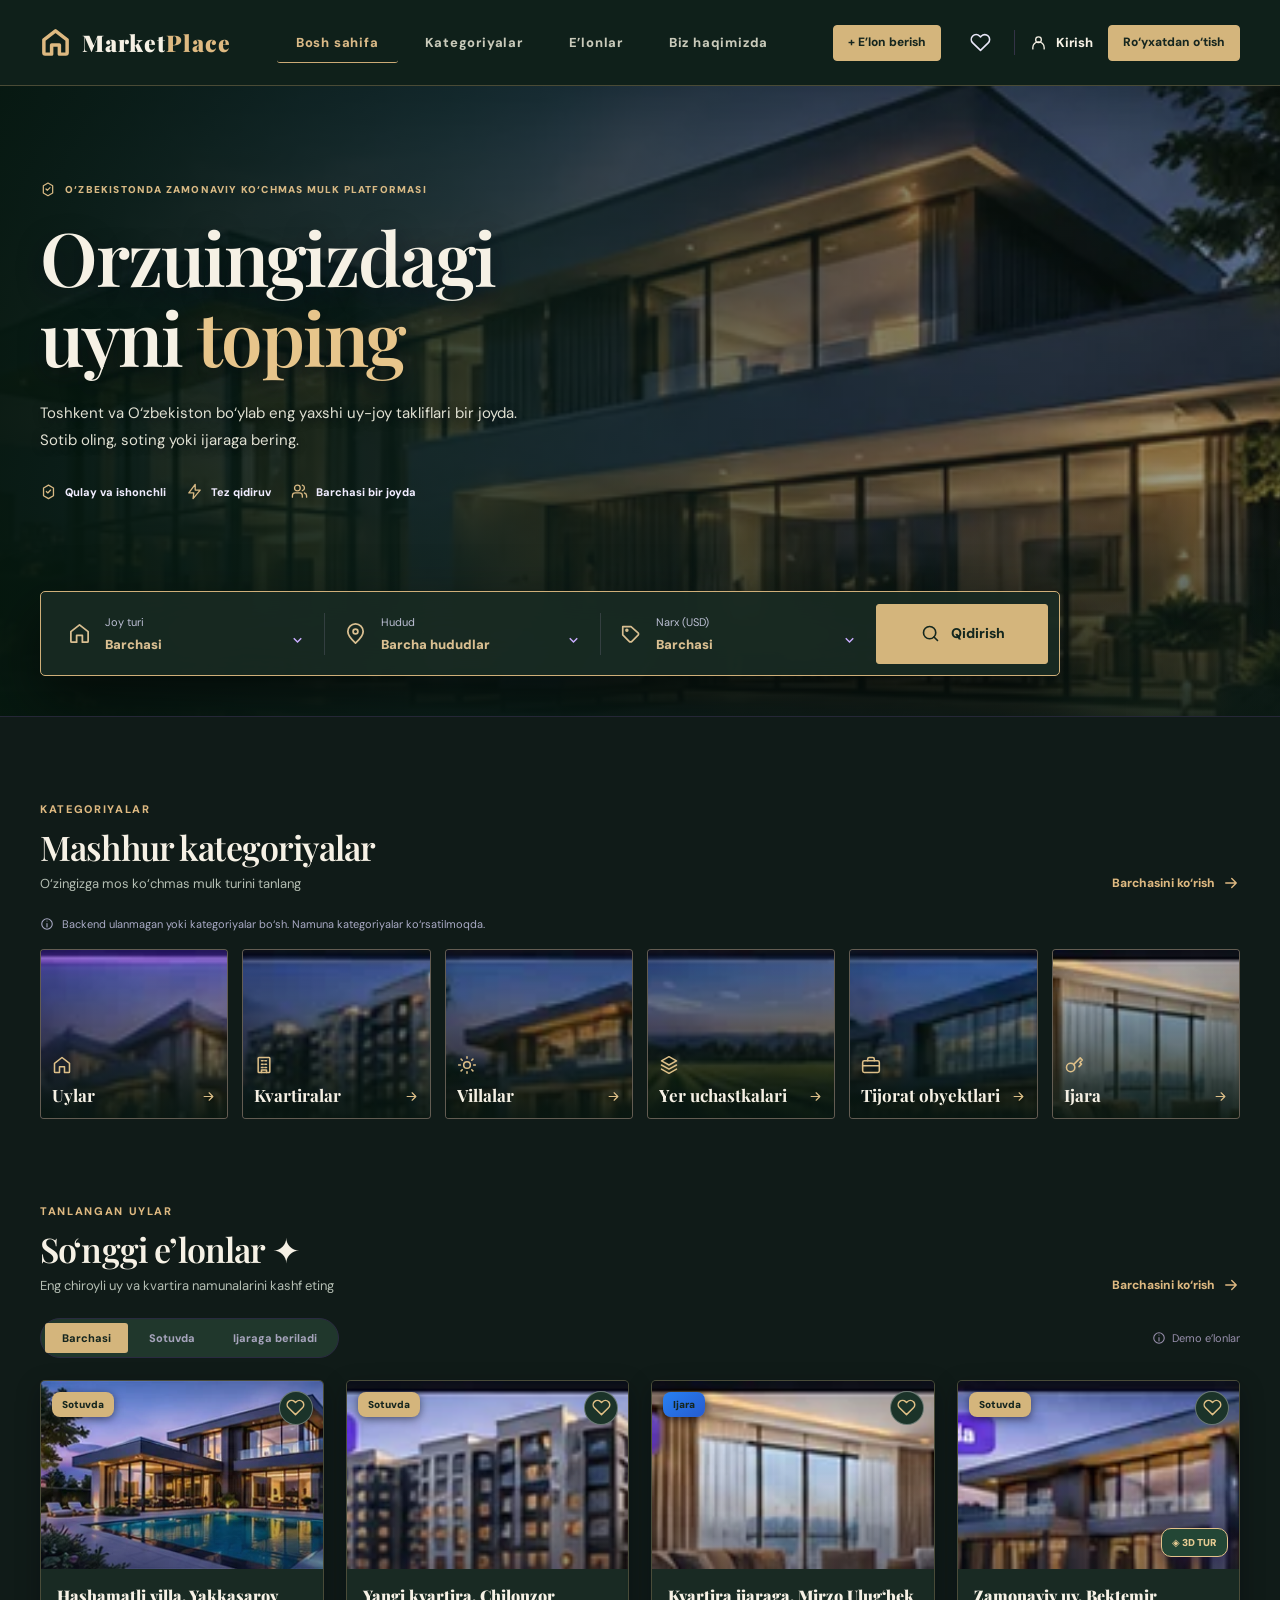
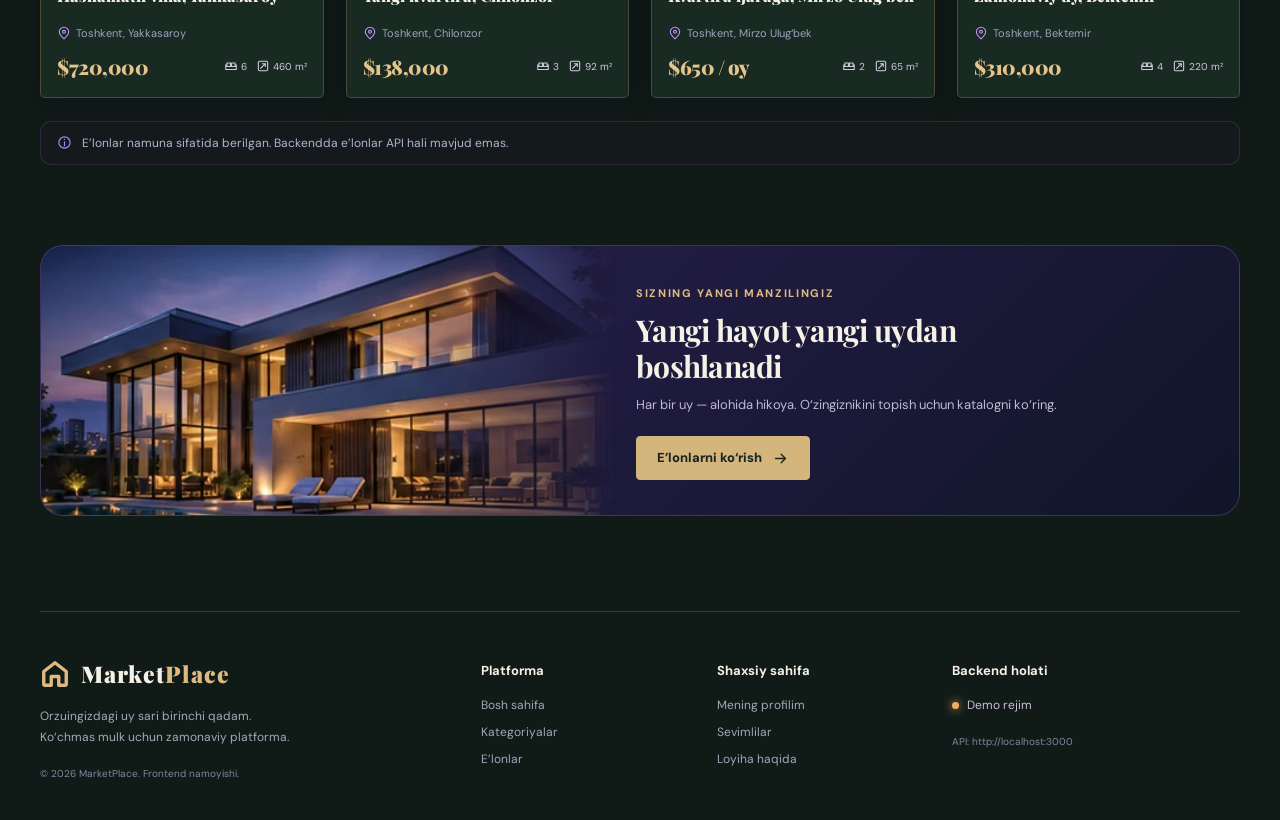
==== index.html @ d19f6c0f "Introduce premium forest-gold theme and marketplace feature workflows" ====
<!DOCTYPE html>
<html lang="uz">
  <head>
    <meta charset="utf-8" />
    <meta name="viewport" content="width=device-width, initial-scale=1" />
    <meta name="theme-color" content="#0a0c17" />
    <meta name="description" content="MarketPlace — zamonaviy ko‘chmas mulk platformasi. Uy va kvartiralarni qidiring." />
    <title>MarketPlace — Orzuingizdagi uyni toping</title>
    <link rel="icon" href="./assets/favicon.svg" type="image/svg+xml" />
    <link rel="preconnect" href="https://fonts.googleapis.com" />
    <link rel="preconnect" href="https://fonts.gstatic.com" crossorigin />
    <link href="https://fonts.googleapis.com/css2?family=DM+Sans:wght@400;500;600;700&family=Playfair+Display:wght@500;600;700&display=swap" rel="stylesheet" />
    <link rel="stylesheet" href="./styles.css" />
    <script src="./config.js"></script>
    <script type="module" src="./app.js"></script>
  </head>
  <body>
    <div id="app"><div class="initial-loader"><span class="brand-mini">⌂</span> MarketPlace yuklanmoqda…</div></div>
    <div id="toast" role="status" aria-live="polite"></div>
  </body>
</html>
---- styles.css ----
:root {
  font-family: 'Manrope', Inter, system-ui, -apple-system, Segoe UI, sans-serif;
  color: #f8f7ff;
  background: #0b0d19;
  font-synthesis: none;
  --bg: #0b0d19;
  --surface: #111524;
  --surface2: #171a2e;
  --surface3: #22253c;
  --line: rgba(173, 161, 215, .16);
  --muted: #a4a6bd;
  --white: #fafaff;
  --purple: #965bff;
  --purple2: #6a36dd;
  --mint: #68e9bb;
  --radius: 17px;
}
* { box-sizing: border-box; }
html { scroll-behavior: smooth; }
body { margin:0; min-height:100vh; background: radial-gradient(ellipse 900px 420px at 3% 2%, #23144870, transparent 65%), radial-gradient(ellipse 850px 450px at 102% 40%, #211b4770, transparent 70%), var(--bg); color: var(--white); }
button,select,input { font: inherit; }
button { cursor:pointer; }
a { text-decoration:none; color:inherit; }
button:focus-visible,input:focus-visible,select:focus-visible,a:focus-visible { outline: 2px solid #bb9bff; outline-offset:3px; }
button:disabled { opacity:.58; cursor:not-allowed; }
img { max-width:100%; }
.i { flex-shrink:0; vertical-align:middle; }
.container { width:min(1320px, calc(100% - 80px)); margin:0 auto; }
.accent { color:#ad80ff; }
.wrap-anywhere { overflow-wrap:anywhere; }
.small-label,.eyebrow { color:#b792ff; letter-spacing:.15em; font-weight:800; font-size:11px; }
.initial-loader { position:fixed; inset:0; display:flex; align-items:center; justify-content:center; gap:12px; color:#ddd1ff; font-weight:800; }
.brand-mini { font-size:28px; color:var(--purple); }
.header { position:relative; z-index:25; height:76px; background:rgba(11,12,24,.86); border-bottom:1px solid rgba(199,183,255,.1); backdrop-filter:blur(22px); }
.header-inner { display:flex; height:100%; align-items:center; justify-content:space-between; gap:25px; }
.logo { display:inline-flex; align-items:center; gap:11px; font-size:23px; font-weight:900; white-space:nowrap; letter-spacing:-.9px; }
.logo .i { color:#a678ff; filter:drop-shadow(0 0 10px #7c40db65); stroke-width:2.7; }
.nav-links { display:flex; align-items:center; gap:8px; }
.nav-link { font-size:13px; font-weight:800; color:#c0bfd0; padding:11px 19px; border-radius:25px; transition:all .2s; white-space:nowrap; }
.nav-link:hover { color:#fff; background:#28203a; }
.nav-link.active { color:#fff; background:linear-gradient(135deg,#5939ae,#3b2b70); box-shadow:inset 0 1px 0 #bca0ff35; }
.header-actions { display:flex; align-items:center; gap:15px; }
.header-divider { background:#343347; width:1px; height:25px; }
.icon-button { position:relative; border:0; display:inline-flex; width:37px; height:37px; align-items:center; justify-content:center; background:none; color:#e8e6f7; border-radius:10px; transition:background .2s; }
.icon-button:hover, .icon-button.selected { background:rgba(144,89,255,.17); color:#c4a2ff; }
.icon-button.liked svg { fill:#985fff; stroke:#d9bbff; }
.dot-counter { font-size:9px; background:#8b4eff; color:white; padding:0 4px; min-width:15px; height:15px; border-radius:9px; display:grid; place-items:center; position:absolute; top:-1px; right:-1px; }
.login-link,.user-pill { white-space:nowrap; display:flex; align-items:center; gap:9px; font-size:13px; font-weight:800; }
.user-pill { color:#d3c0ff; background:#252038; padding:10px 13px; border-radius:13px; }
.mobile-toggle { display:none; }
.btn { border-radius:11px; border:1px solid transparent; min-height:44px; padding:12px 20px; display:inline-flex; align-items:center; justify-content:center; gap:10px; font-weight:800; font-size:13px; line-height:1.15; transition:transform .2s,box-shadow .2s,background .2s; white-space:nowrap; }
.btn:hover:not(:disabled) { transform:translateY(-2px); }
.btn-primary { color:#fff; background:linear-gradient(130deg,#a362ff 0%,#753deb 60%,#6a3cdb 100%); box-shadow:0 6px 23px #843efb44, inset 0 1px 0 #ffffff36; }
.btn-primary:hover:not(:disabled) { box-shadow:0 9px 30px #843efb65; }
.btn-outline { color:#f6efff; background:#211d36; border-color:#57447d; }
.btn-outline:hover { background:#292444; }
.btn-sm { padding:9px 14px; min-height:36px; font-size:12px; }
.btn.full { width:100%; }
.hero { position:relative; min-height:558px; overflow:hidden; background:#0d1324; border-bottom:1px solid #49326766; }
.hero-photo { position:absolute; inset:0 0 0 32%; background-image:url('https://images.unsplash.com/photo-1600596542815-ffad4c1539a9?auto=format&fit=crop&w=2200&q=90'),url('./assets/hero-villa.webp'); background-position:center 39%; background-size:cover; opacity:1; transform:none; }
.hero::before { content:''; position:absolute; inset:0; z-index:1; background:linear-gradient(90deg,#0b0e1d 0%,#0b0e1df0 16%,#0b0e1dad 38%,#0b0e1d26 70%,#0b0d1780 100%),linear-gradient(0deg,#090c1b 1%,transparent 32%,transparent 85%,#10122540); }
.hero-violet-glow { position:absolute; width:600px; height:520px; left:-245px; bottom:-245px; background:radial-gradient(circle,#9132ff36,transparent 65%); z-index:1; pointer-events:none; }
.hero-content { position:relative; z-index:2; min-height:558px; padding-top:80px; padding-bottom:40px; display:flex; flex-direction:column; justify-content:space-between; }
.hero-copy { max-width:620px; }
.hero-label { color:#d3baff; font-size:10px; font-weight:900; letter-spacing:.12em; display:flex; gap:9px; align-items:center; margin-bottom:20px; }
.hero h1 { font-size:clamp(48px,5.2vw,76px); line-height:1.075; letter-spacing:-3.8px; font-weight:900; margin:0 0 23px; text-shadow:0 7px 25px #070a15a0; }
.hero h1 span { color:#aa75ff; background:linear-gradient(125deg,#d0acff,#9663ff); background-clip:text; -webkit-background-clip:text; -webkit-text-fill-color:transparent; }
.hero-copy>p { color:#d1d0dd; line-height:1.85; font-size:15px; max-width:500px; text-shadow:0 2px 8px #08091899; }
.hero-trust { display:flex; gap:20px; flex-wrap:wrap; margin-top:28px; }
.hero-trust span { color:#f1edff; font-size:11px; font-weight:800; display:flex; gap:8px; align-items:center; }
.hero-trust .i { color:#b690ff; }
.hero-search { display:flex; align-items:center; gap:12px; padding:10px 11px 10px 20px; width:min(1020px, 100%); min-height:85px; border:1px solid #a07fff75; border-radius:23px; background:linear-gradient(118deg,#2b283dbd,#20253bcb); backdrop-filter:blur(22px); box-shadow:0 11px 40px #03040cd0,0 0 21px #8e54ff32,inset 0 1px 0 #e2d8ff42; }
.hero-input { display:flex; align-items:center; flex:1; gap:14px; padding:0 7px; min-width:0; }
.hero-input>.i { color:#d1b7ff; }
.hero-input label { min-width:0; flex:1; font-size:11px; color:#bdc0d5; }
.hero-input select { border:0; outline:0; display:block; width:100%; padding:7px 24px 0 0; background:transparent; color:#fff; font-size:13px; font-weight:900; appearance:none; background-image:url("data:image/svg+xml,%3Csvg xmlns='http://www.w3.org/2000/svg' viewBox='0 0 20 20'%3E%3Cpath d='m5 7 5 5 5-5' fill='none' stroke='%23c9adff' stroke-width='2'/%3E%3C/svg%3E"); background-position:right center; background-size:15px; background-repeat:no-repeat; cursor:pointer; }
select option { background:#161a2b; color:white; }
.search-sep { height:42px; width:1px; background:#78738a4d; }
.search-submit { min-height:60px; min-width:172px; border-radius:16px; font-size:14px; }
.section { padding-top:65px; }
.section-head { display:flex; align-items:flex-end; justify-content:space-between; gap:20px; margin-bottom:24px; }
.section-head h2 { font-size:27px; letter-spacing:-.85px; margin:6px 0 5px; }
.section-head p { color:var(--muted); font-size:13px; margin:0; }
.text-link { color:#b895ff; display:inline-flex; gap:7px; align-items:center; font-size:12px; font-weight:800; white-space:nowrap; }
.text-link:hover { color:#fff; }
.categories-grid { display:grid; grid-template-columns:repeat(6,minmax(0,1fr)); gap:14px; }
.category-card { isolation:isolate; position:relative; border:1px solid #47445c; min-height:142px; border-radius:13px; overflow:hidden; background:#1d2433; transition:transform .2s,border-color .2s,box-shadow .2s; }
.category-card:hover { transform:translateY(-5px); border-color:#9e6bff; box-shadow:0 9px 25px #6e35c745; }
.cat-cover,.cat-cover img,.cat-shade { position:absolute; inset:0; width:100%; height:100%; }
.cat-cover img { object-fit:cover; }
.cat-shade { background:linear-gradient(180deg,#0b0d155c 0%,#10101a36 24%,#0c0c1df5 100%); }
.cat-text { position:absolute; inset:auto 11px 12px; display:flex; flex-direction:column; gap:5px; }
.cat-icon { display:flex; color:#d8c5ff; margin-bottom:4px; }
.cat-text strong { font-size:12px; white-space:nowrap; overflow:hidden; text-overflow:ellipsis; }
.cat-text>.i { color:#bd9aff; }
.category-card .cat-text>span:last-child { position:absolute; right:0; bottom:0; color:#d0b3ff; }
.tiny-notice { color:#aaabc6; font-size:11px; display:flex; align-items:center; gap:8px; margin:8px 0 16px; line-height:1.5; }
.listings-section { padding-top:70px; }
.section-toolbar { display:flex; justify-content:space-between; align-items:center; margin:0 0 22px; }
.tabs { display:flex; gap:4px; background:#1b1c2d; border:1px solid #2a2a41; border-radius:24px; padding:4px; }
.tab { border-radius:19px; padding:8px 17px; font-size:11px; color:#a6a4bc; font-weight:800; }
.tab.active,.tab:hover { color:#fff; background:linear-gradient(135deg,#7945e8,#572bb6); }
.tiny-demo-tag { color:#988fac; font-size:11px; display:flex; align-items:center; gap:6px; }
.properties-grid { display:grid; grid-template-columns:repeat(4,minmax(0,1fr)); gap:19px; }
.property-card { position:relative; background:linear-gradient(155deg,#1c1e32,#121626); border-radius:16px; overflow:hidden; border:1px solid #3a3a56; transition:transform .24s,border-color .24s,box-shadow .24s; box-shadow:0 8px 25px #0505104f; min-width:0; }
.property-card:hover { transform:translateY(-5px); border-color:#9569ec; box-shadow:0 12px 36px #462a8540; }
.property-image { display:block; height:188px; position:relative; overflow:hidden; }
.property-image img { width:100%; height:100%; object-fit:cover; transition:transform .4s ease; }
.property-card:hover .property-image img { transform:scale(1.055); }
.property-image::after { content:''; position:absolute; inset:40% 0 0; background:linear-gradient(transparent,#0d112470); pointer-events:none; }
.type-badge { position:absolute; left:11px; top:11px; background:linear-gradient(145deg,#7e3ce9,#a25ef3); color:#fff; font-size:10px; font-weight:900; padding:6px 10px; border-radius:8px; box-shadow:0 2px 8px #0807118a; z-index:1; }
.type-badge.rent { background:linear-gradient(140deg,#2781f3,#265bcf); }
.favorite-button { width:34px; height:34px; position:absolute; top:10px; right:10px; z-index:3; color:#fff; display:grid; place-items:center; border:1px solid #ffffff56; background:#1b1d35a8; border-radius:50%; backdrop-filter:blur(6px); }
.favorite-button.liked { color:#e9c4ff; background:#6d3ac4; }
.favorite-button.liked svg { fill:#e0b3ff; }
.property-info { padding:15px 16px 17px; }
.property-title { font-size:13px; font-weight:900; line-height:1.45; display:block; min-height:38px; }
.property-title:hover { color:#c1a1ff; }
.property-location { display:flex; align-items:center; gap:5px; font-size:11px; color:#9da2bd; margin:4px 0 13px; }
.property-location .i { color:#bf94ff; }
.property-bottom { display:flex; justify-content:space-between; align-items:center; flex-wrap:wrap; gap:12px; }
.price { font-weight:900; color:#bf8aff; font-size:20px; line-height:1.35; letter-spacing:-.5px; }
.property-features { display:flex; gap:9px; color:#d0cbde; font-size:10px; }
.property-features span { display:flex; gap:3px; align-items:center; white-space:nowrap; }
.demo-note { border:1px solid #7354a444; border-radius:11px; background:#291d392b; padding:13px 16px; margin-top:23px; display:flex; align-items:center; gap:10px; color:#b8b0cf; font-size:12px; }
.demo-note .i { color:#ac85f5; }
.journey-banner { display:flex; position:relative; overflow:hidden; min-height:255px; border:1px solid #69509177; border-radius:23px; background:linear-gradient(135deg,#2c2053,#111529); }
.journey-art { width:48%; overflow:hidden; mask-image:linear-gradient(90deg,#000 65%,transparent); }
.journey-art img { width:100%; height:100%; object-fit:cover; position:absolute; left:0; top:0; max-width:52%; }
.journey-copy { position:relative; z-index:1; margin:auto 0 auto auto; padding:35px 8% 35px 20px; width:52%; }
.journey-copy h2 { font-size:30px; margin:10px 0; max-width:460px; line-height:1.2; letter-spacing:-.75px; }
.journey-copy p { color:#beb9d2; font-size:13px; line-height:1.75; max-width:440px; margin:0 0 20px; }
.footer { margin-top:95px; border-top:1px solid #3c3553; padding:46px 0 38px; display:grid; grid-template-columns:2fr 1fr 1fr 1.4fr; gap:30px; }
.footer p { color:#a7a7ba; font-size:12px; line-height:1.8; }
.footer strong { display:block; margin:4px 0 18px; font-size:13px; }
.footer a:not(.logo) { display:block; color:#a4a6bb; font-size:12px; margin:0 0 11px; }
.footer a:hover { color:#c9a8ff; }
.footer small { font-size:10px; line-height:1.7; color:#8585a0; }
.footer-status { font-size:12px; color:#c8bfd7; margin-bottom:16px; }
.status-pip { height:7px; width:7px; border-radius:50%; display:inline-block; margin-right:5px; }
.status-pip.online { background:#53dc9b; box-shadow:0 0 10px #53dc9b; }
.status-pip.offline { background:#f0ae60; box-shadow:0 0 10px #f0ae60; }
.inside-page { min-height:440px; padding-top:33px; }
.page-banner { display:flex; justify-content:space-between; align-items:center; gap:20px; padding:38px 41px; background:linear-gradient(115deg,#241c40,#14182b 68%,#231946); border:1px solid #553d8055; border-radius:20px; margin:0 0 29px; position:relative; overflow:hidden; }
.page-banner::after { content:''; position:absolute; width:250px; height:240px; right:-130px; top:-130px; background:radial-gradient(circle,#824bff6b,transparent 65%); pointer-events:none; }
.page-banner h1 { font-size:clamp(27px,3vw,41px); letter-spacing:-1.4px; margin:7px 0 6px; }
.page-banner p { margin:0; color:#b8b4cd; font-size:13px; }
.categories-large { grid-template-columns:repeat(3,1fr); margin:30px 0; }
.categories-large .category-card { min-height:205px; }
.categories-large .cat-text { inset:auto 22px 22px; }
.categories-large .cat-text strong { font-size:19px; }
.categories-large .cat-icon svg { width:28px; height:28px; }
.info-strip { display:flex; align-items:center; gap:12px; padding:16px 19px; border:1px solid #64498b66; background:#1f1b3382; border-radius:12px; color:#bdb2d1; font-size:12px; margin:15px 0 26px; line-height:1.7; }
.info-strip .i { color:#bd98ff; }
.info-strip code { color:#d8beff; }
.listing-layout { display:grid; grid-template-columns:252px minmax(0,1fr); gap:23px; padding-top:12px; }
.filter-panel,.card-surface { border-radius:17px; border:1px solid #3a3753; background:linear-gradient(150deg,#1b1e32,#121524); }
.filter-panel { padding:22px; align-self:start; position:sticky; top:22px; }
.filter-title { display:flex; align-items:center; gap:10px; }
.filter-title .i { color:#b88aff; }
.filter-title h3 { margin:0; font-size:16px; }
.filter-form,.form-stack { display:flex; flex-direction:column; gap:18px; margin-top:25px; }
.form-field { display:block; width:100%; }
.form-field>span { display:block; color:#c4c1d4; font-size:12px; font-weight:800; margin-bottom:9px; }
.form-field>select,.form-field input { width:100%; min-height:47px; border-radius:10px; background:#1c2032; border:1px solid #393c54; color:#f4f2ff; padding:0 13px; outline:none; }
.form-field>select:focus,.form-field input:focus { border-color:#9868fc; box-shadow:0 0 0 3px #8045db33; }
.form-field input::placeholder { color:#76788f; }
.reset-filters { font-size:11px; color:#bd9cff; text-align:center; font-weight:800; }
.results-top { display:flex; align-items:center; justify-content:space-between; margin:2px 0 20px; }
.results-top h2 { margin:0 0 5px; font-size:22px; }
.results-top p { margin:0; font-size:12px; color:#9999b0; }
.chip { display:flex; gap:8px; align-items:center; color:#bca7e6; background:#242037; padding:9px 12px; border-radius:9px; font-size:11px; }
.listing-grid { grid-template-columns:repeat(3,minmax(0,1fr)); }
.empty-state { width:100%; margin:35px auto; min-height:320px; border:1px dashed #5b4a7d; border-radius:19px; display:flex; justify-content:center; align-items:center; flex-direction:column; gap:15px; padding:32px; text-align:center; background:radial-gradient(ellipse at top,#3a27514a,#17162744); }
.empty-state>.i { color:#9c6cee; }
.empty-state h2,.empty-state h3 { margin:0; }
.empty-state p { max-width:480px; color:#acabc1; font-size:13px; line-height:1.7; margin:0 0 10px; }
.breadcrumb { display:flex; align-items:center; gap:10px; margin:6px 0 24px; font-size:12px; color:#a3a0b6; }
.breadcrumb a:hover { color:#bc96ff; }
.breadcrumb span { color:#e4e1f5; }
.detail-top { display:grid; grid-template-columns:minmax(0,1.5fr) minmax(340px,.82fr); gap:22px; }
.detail-gallery { min-width:0; }
.main-photo { height:410px; position:relative; overflow:hidden; border:1px solid #595077; border-radius:18px; background:#2d2743; }
.main-photo img { display:block; width:100%; height:100%; object-fit:cover; }
.image-count { position:absolute; z-index:1; left:15px; top:15px; background:#161729aa; border:1px solid #ffffff33; backdrop-filter:blur(9px); color:#eee7ff; border-radius:9px; padding:10px 13px; font-size:11px; display:flex; align-items:center; gap:8px; }
.gallery-control { position:absolute; top:50%; transform:translateY(-50%); border:1px solid #ffffff60; background:#080915a3; backdrop-filter:blur(7px); display:grid; place-items:center; width:40px; height:40px; border-radius:50%; color:white; }
.gallery-control:hover { background:#7544cc; }
.gallery-control.prev { left:14px; }
.gallery-control.next { right:14px; }
.gallery-thumbs { display:grid; grid-template-columns:repeat(4,minmax(0,1fr)); gap:11px; margin-top:13px; }
.gallery-thumb { border-radius:10px; border:2px solid transparent; overflow:hidden; height:100px; padding:0; background:#171a2c; }
.gallery-thumb.active { border-color:#ac7bff; box-shadow:0 0 0 2px #5f3a9a; }
.gallery-thumb img { object-fit:cover; width:100%; height:100%; display:block; }
.detail-summary { padding:25px; }
.details-inline { display:flex; justify-content:space-between; gap:8px; align-items:center; }
.static-badge { position:static; }
.detail-action-icons { display:flex; align-items:center; }
.detail-summary h1 { font-size:27px; line-height:1.3; letter-spacing:-.8px; margin:26px 0 7px; }
.detail-summary .property-location { margin-bottom:21px; }
.big-price { font-size:37px; color:#b783ff; font-weight:900; letter-spacing:-1px; margin:10px 0 22px; }
.detail-stats { display:flex; flex-wrap:wrap; gap:10px; padding-bottom:24px; margin-bottom:20px; border-bottom:1px solid #33344d; }
.detail-stats span { padding:10px 9px; background:#27263c; color:#dfd6ee; font-size:11px; display:flex; gap:8px; align-items:center; border-radius:7px; }
.detail-summary .btn { margin:0 0 11px; }
.summary-disclaimer { color:#817f97; display:flex; gap:6px; align-items:center; font-size:10px; margin-top:17px; }
.detail-tabs { margin-top:25px; overflow:hidden; }
.detail-tabs-nav { display:flex; gap:8px; padding:9px; border-bottom:1px solid #35334b; overflow:auto; }
.detail-tab { border:0; border-radius:10px; background:none; color:#bab5ca; padding:13px 22px; font-size:12px; font-weight:800; white-space:nowrap; }
.detail-tab.active { background:linear-gradient(135deg,#814bdc,#5931b5); color:#fff; }
.detail-tab-content { min-height:170px; padding:27px 31px; }
.detail-tab-content h3 { font-size:16px; margin:0 0 12px; }
.detail-tab-content p { font-size:13px; line-height:1.9; color:#b6b1cb; max-width:840px; }
.features-list { display:grid; grid-template-columns:1fr 1fr; gap:15px; }
.features-list span { display:flex; align-items:center; gap:9px; color:#afa9be; font-size:13px; }
.features-list b { margin-left:auto; color:#fff; }
.location-display { display:flex; align-items:center; gap:16px; background:#24243b; padding:20px; border-radius:12px; }
.location-display>.i { color:#ad7afc; }
.location-display p { margin:3px 0; }
.related-title { margin-top:55px; }
.auth-page { padding:62px 35px 0; }
.auth-frame { width:min(1090px,100%); margin:0 auto; min-height:560px; display:grid; grid-template-columns:1fr .93fr; background:#15182b; border:1px solid #49405f; box-shadow:0 20px 65px #03040d9c; border-radius:22px; overflow:hidden; }
.auth-art { position:relative; min-height:560px; background:url('https://images.unsplash.com/photo-1600596542815-ffad4c1539a9?auto=format&fit=crop&w=2200&q=90') center/cover no-repeat;background-color:#14182b; }
.auth-art::before { content:''; position:absolute; inset:0; background:linear-gradient(0deg,#100a27f0,transparent 70%),linear-gradient(100deg,#2a124b66,#14192a22); }
.auth-art-content { position:relative; height:100%; display:flex; justify-content:space-between; flex-direction:column; padding:38px; }
.auth-art-content h2 { font-size:38px; line-height:1.22; letter-spacing:-1.3px; margin:10px 0; }
.auth-art-content p { color:#c8c4dc; font-size:13px; line-height:1.7; max-width:380px; }
.auth-form-area { padding:58px 55px; display:flex; flex-direction:column; justify-content:center; }
.auth-heading { text-align:center; }
.auth-icon { margin:0 auto 16px; background:#332450; border:1px solid #6f4b9e; display:grid; place-items:center; border-radius:15px; width:52px; height:52px; color:#c09dff; }
.auth-heading h1 { margin:0 0 8px; font-size:26px; letter-spacing:-.5px; }
.auth-heading p { margin:0; font-size:12px; color:#a7a4ba; }
.field-with-icon { position:relative; display:flex; align-items:center; }
.field-with-icon>.i { position:absolute; left:14px; color:#a7a1c5; z-index:1; }
.field-with-icon input { padding-left:41px; }
.field-with-icon input:focus +button { color:#c49fff; }
.field-with-icon .password-eye { border:0; background:none; color:#a6a4be; position:absolute; right:10px; top:9px; height:29px; }
.field-with-icon input[type="password"] { padding-right:50px; }
.big-submit { min-height:52px; margin-top:7px; }
.auth-switch { text-align:center; margin-top:21px; color:#9995b3; font-size:12px; }
.auth-switch a { color:#c6a4ff; font-weight:900; }
.auth-footnote { display:flex; align-items:center; justify-content:center; gap:8px; font-size:10px; margin-top:32px; color:#8985a5; }
.auth-footnote .i { color:#6cd9ab; }
.profile-layout { display:grid; grid-template-columns:275px minmax(0,1fr); gap:23px; }
.profile-sidebar { padding:19px; align-self:start; }
.profile-aside-user { text-align:center; padding:18px 3px 22px; border-bottom:1px solid #37344c; }
.avatar-big { width:68px; height:68px; display:grid; place-items:center; border-radius:50%; background:linear-gradient(145deg,#6d3da8,#2a3764); border:2px solid #b6a1f2; font-size:27px; font-weight:900; margin:0 auto 13px; }
.profile-aside-user h3 { margin:0; font-size:16px; }
.profile-aside-user p { margin:8px 0 12px; font-size:11px; color:#9d9eb5; overflow-wrap:anywhere; }
.role-badge { color:#beacd9; background:#302944; padding:7px 12px; border-radius:10px; font-size:10px; font-weight:900; letter-spacing:.04em; display:inline-flex; gap:6px; align-items:center; }
.role-badge.admin { color:#efca87; background:#5741248a; }
.side-links { display:flex; flex-direction:column; gap:6px; padding-top:18px; }
.side-links a,.side-links button { width:100%; display:flex; align-items:center; gap:11px; border-radius:10px; padding:12px 13px; font-size:12px; color:#bcb8cc; background:none; border:0; text-align:left; }
.side-links a.active,.side-links a:hover,.side-links button:hover { color:#fff; background:linear-gradient(110deg,#6141ae,#362953); }
.side-links small { margin-left:auto; color:#9279c8; font-size:10px; }
.side-links .logout-link { color:#fc8794; margin-top:15px; }
.profile-main { display:flex; flex-direction:column; gap:19px; }
.profile-summary { display:flex; align-items:center; gap:21px; padding:28px; }
.profile-summary .avatar-large { margin:0; width:85px; height:85px; font-size:32px; }
.profile-summary h2 { margin:5px 0; font-size:24px; }
.profile-summary p { color:#9f9eb7; font-size:12px; }
.profile-summary>.role-badge { margin-left:auto; }
.profile-form-card { padding:29px; }
.section-head.compact { margin:0; }
.section-head.compact h2 { font-size:21px; }
.section-head.compact>.i { color:#a580e4; }
.profile-form { max-width:630px; }
.profile-form>.btn { align-self:start; margin-top:4px; }
.disabled-field input { opacity:.6; cursor:not-allowed; }
.admin-grid { display:grid; grid-template-columns:365px minmax(0,1fr); gap:24px; }
.admin-form-card,.admin-table-card { padding:26px; align-self:start; }
.admin-form-card h2,.admin-table-card h2 { margin:0 0 6px; font-size:19px; }
.admin-form-card p,.admin-table-card p { margin:0; color:#9591ac; font-size:12px; line-height:1.7; }
.admin-form-card .tiny-notice { margin-top:20px; }
.admin-table-head { display:flex; align-items:center; justify-content:space-between; gap:10px; margin-bottom:23px; }
.table-wrap { width:100%; overflow-x:auto; }
.admin-table { border-collapse:collapse; width:100%; white-space:nowrap; font-size:12px; }
.admin-table th { padding:13px 12px; background:#27273e; text-align:left; color:#d4cbe4; font-weight:900; }
.admin-table th:first-child { border-radius:9px 0 0 9px; }
.admin-table th:last-child { border-radius:0 9px 9px 0; }
.admin-table td { padding:14px 12px; border-bottom:1px solid #343249; }
.admin-table td:first-child { color:#8c87a6; }
.admin-table code { font-size:11px; color:#b5aad2; }
.category-table-name { display:flex; align-items:center; gap:9px; font-weight:800; }
.category-table-name .i { color:#b78aff; }
.table-actions { display:flex; align-items:center; gap:5px; }
.table-actions button { border:0; border-radius:7px; background:#27283f; width:31px; height:31px; display:grid; place-items:center; color:#ddd2f0; }
.table-actions button:hover { background:#6144a0; }
.table-actions button.danger { color:#ff7c95; background:#3f2839; }
.error-banner { color:#ffc0cc; border:1px solid #a045665a; background:#4922347a; padding:13px; border-radius:10px; display:flex; align-items:center; gap:8px; font-size:11px; }
.small-empty { min-height:225px; }
.coming-panel,.about-layout { display:grid; grid-template-columns:1fr 1fr; overflow:hidden; border-radius:22px; background:#19182f; border:1px solid #45375f; min-height:350px; }
.coming-photo img,.about-photo img { width:100%; height:100%; min-height:350px; object-fit:cover; display:block; }
.coming-body,.about-content { padding:48px; display:flex; flex-direction:column; justify-content:center; align-items:flex-start; }
.coming-body h2,.about-content h2 { font-size:29px; line-height:1.28; margin:10px 0; }
.coming-body p,.about-content p { font-size:13px; line-height:1.9; color:#aaa5bd; }
.coming-body code { color:#be99ff; }
.coming-body .btn,.about-content .btn { margin-top:20px; }
.feature-check { display:flex; align-items:center; gap:8px; font-size:12px; margin-top:11px; color:#ddd6e9; }
.feature-check .i { color:#83ebba; }
.toast { position:fixed; top:92px; right:24px; z-index:100; max-width:min(410px,calc(100% - 34px)); border-radius:13px; background:#24392f; border:1px solid #63ba87; color:#dcffeb; font-weight:700; font-size:12px; padding:15px 17px; align-items:center; gap:11px; box-shadow:0 15px 50px #04030a99; display:none; }
.toast.show { display:flex; }
.toast.error { background:#46243b; color:#ffe2ef; border-color:#b55a83; }

@media (min-width:1600px) {
 .hero { min-height:605px; }
 .hero-content { min-height:605px; }
}
@media (max-width:1200px) {
 .container { width:calc(100% - 48px); }
 .header-inner { gap:10px; }
 .logo { font-size:20px; }
 .nav-link { padding:10px 12px; }
 .header-actions { gap:8px; }
 .properties-grid { gap:13px; }
 .property-image { height:150px; }
 .price { font-size:17px; }
 .categories-grid { gap:10px; }
 .detail-top { grid-template-columns:1.25fr .9fr; }
 .detail-summary { padding:21px; }
 .main-photo { height:360px; }
}
@media (max-width:950px) {
 .nav-links { display:none; position:absolute; top:76px; left:0; right:0; padding:15px 24px 22px; background:#131426; flex-direction:column; align-items:stretch; border-bottom:1px solid #5e4088; }
 .nav-links.open { display:flex; }
 .nav-link { padding:13px 19px; }
 .mobile-toggle { display:inline-flex; }
 .header { height:72px; }
 .header-actions { margin-left:auto; }
 .hero-photo { left:20%; }
 .hero::before { background:linear-gradient(90deg,#0b0e1df2 0%,#0b0e1dbc 50%,#0b0e1d3c),linear-gradient(0deg,#0a0d1c,transparent 33%); }
 .hero-content { padding-top:65px; }
 .categories-grid { grid-template-columns:repeat(3,minmax(0,1fr)); }
 .property-image { height:180px; }
 .properties-grid { grid-template-columns:repeat(2,minmax(0,1fr)); }
 .listing-grid { grid-template-columns:repeat(2,minmax(0,1fr)); }
 .listing-layout { grid-template-columns:230px 1fr; }
 .detail-top { grid-template-columns:1fr; }
 .main-photo { height:420px; }
 .detail-summary { padding:25px; }
 .admin-grid { grid-template-columns:1fr; }
 .footer { grid-template-columns:1.6fr 1fr 1fr; }
 .footer>div:last-child { grid-column:1/-1; }
}
@media (max-width:650px) {
 .container { width:calc(100% - 28px); }
 .header { height:66px; }
 .header-inner { gap:10px; }
 .logo { font-size:19px; gap:6px; }
 .logo .i { width:24px; height:24px; }
 .nav-links { top:66px; }
 .header-actions { gap:3px; }
 .header-divider,.register-top { display:none; }
 .login-link { font-size:0; gap:0; }
 .login-link .i { width:23px; height:23px; }
 .user-pill span { display:none; }
 .user-pill { padding:10px; }
 .hero,.hero-content { min-height:646px; }
 .hero-photo { inset:0 0 0 1%; opacity:.6; background-position:center top; }
 .hero::before { background:linear-gradient(180deg,#0b0c19b5 0%,#0b0d1cca 23%,#0b0d1bed 69%,#0b0e1d 100%); }
 .hero-content { padding-top:60px; padding-bottom:27px; }
 .hero-label { font-size:9px; line-height:1.6; max-width:300px; }
 .hero h1 { font-size:48px; letter-spacing:-2.4px; }
 .hero-copy>p { font-size:13px; line-height:1.75; }
 .hero-trust { gap:10px 16px; margin-top:23px; }
 .hero-trust span { font-size:10px; }
 .hero-search { flex-direction:column; align-items:stretch; gap:4px; padding:14px; border-radius:17px; }
 .hero-input { min-height:47px; }
 .search-sep { width:100%; height:1px; }
 .search-submit { width:100%; min-height:52px; }
 .section { padding-top:43px; }
 .section-head { align-items:flex-start; }
 .section-head h2 { font-size:21px; }
 .section-head p { font-size:11px; }
 .text-link { font-size:10px; margin-top:9px; }
 .categories-grid { grid-template-columns:repeat(2,minmax(0,1fr)); gap:10px; }
 .category-card { min-height:140px; }
 .categories-large .category-card { min-height:160px; }
 .categories-large .cat-text strong { font-size:13px; }
 .properties-grid,.listing-grid { grid-template-columns:repeat(2,minmax(0,1fr)); gap:9px; }
 .property-image { height:120px; }
 .property-info { padding:10px; }
 .property-title { font-size:11px; min-height:35px; }
 .property-location { font-size:9px; margin-bottom:9px; }
 .price { font-size:15px; }
 .property-features { font-size:9px; gap:6px; }
 .type-badge { font-size:9px; padding:5px 7px; }
 .favorite-button { width:28px; height:28px; }
 .favorite-button .i { width:15px; }
 .section-toolbar { align-items:flex-start; gap:8px; }
 .tabs { overflow:auto; }
 .tab { font-size:9px; padding:8px 10px; }
 .tiny-demo-tag { display:none; }
 .demo-note { line-height:1.6; font-size:11px; align-items:flex-start; }
 .journey-banner { min-height:310px; }
 .journey-art { width:100%; position:absolute; height:100%; mask-image:none; opacity:.36; }
 .journey-art img { max-width:100%; }
 .journey-copy { width:100%; padding:32px; margin:auto 0; }
 .journey-copy h2 { font-size:26px; }
 .footer { grid-template-columns:repeat(2,minmax(0,1fr)); gap:26px 12px; margin-top:60px; }
 .footer>div:first-child,.footer>div:last-child { grid-column:1/-1; }
 .footer .logo { font-size:21px; }
 .inside-page { padding-top:18px; }
 .page-banner { padding:28px 19px; margin-bottom:17px; }
 .page-banner h1 { font-size:27px; }
 .page-banner p { font-size:11px; line-height:1.6; }
 .page-banner .btn { padding:10px; font-size:10px; }
 .info-strip { font-size:11px; align-items:flex-start; }
 .listing-layout { grid-template-columns:1fr; gap:20px; }
 .filter-panel { position:static; }
 .filter-form { display:grid; grid-template-columns:1fr 1fr; gap:13px; }
 .filter-form .full,.filter-form .reset-filters { grid-column:1/-1; }
 .filter-title h3 { font-size:15px; }
 .results-top h2 { font-size:18px; }
 .main-photo { height:280px; }
 .gallery-thumbs { gap:6px; }
 .gallery-thumb { height:67px; }
 .detail-summary h1 { font-size:23px; }
 .big-price { font-size:30px; }
 .detail-tab { padding:11px 14px; font-size:11px; }
 .detail-tab-content { padding:23px 17px; }
 .auth-page { padding:17px 14px 0; }
 .auth-frame { grid-template-columns:1fr; }
 .auth-art { min-height:170px; }
 .auth-art-content { padding:20px; }
 .auth-art-content>div:last-child { display:none; }
 .auth-form-area { padding:35px 22px; }
 .profile-layout { grid-template-columns:1fr; }
 .profile-sidebar { padding:13px; }
 .profile-aside-user { display:none; }
 .side-links { padding:0; }
 .side-links a,.side-links button { padding:10px; }
 .profile-summary { padding:20px; gap:12px; }
 .profile-summary .avatar-large { width:57px; height:57px; }
 .profile-summary h2 { font-size:18px; }
 .profile-summary p { font-size:10px; }
 .profile-summary>.role-badge { display:none; }
 .profile-form-card { padding:20px; }
 .admin-form-card,.admin-table-card { padding:19px; }
 .coming-panel,.about-layout { grid-template-columns:1fr; }
 .coming-photo img,.about-photo img { min-height:200px; max-height:230px; }
 .coming-body,.about-content { padding:25px; }
 .coming-body h2,.about-content h2 { font-size:24px; }
}
@media (max-width:390px) {
 .properties-grid { grid-template-columns:1fr; }
 .property-image { height:195px; }
 .property-title { font-size:13px; min-height:0; }
 .price { font-size:19px; }
 .hero h1 { font-size:42px; }
 .detail-stats span { font-size:10px; }
}

/* A single, fully interactive property model. The backend and other pages are untouched. */
.property-tour-pill{position:absolute;right:11px;bottom:12px;z-index:3;background:linear-gradient(120deg,#6d31d8,#9c59ff);border:1px solid #e1bfff8b;color:#fff;padding:7px 10px;border-radius:10px;font-size:10px;font-weight:900;box-shadow:0 3px 18px #1c0f4d99}
.main-photo-3d{background:radial-gradient(circle at 75% 30%,#2b3053,#121625 75%);border-color:#8855d8;isolation:isolate}
.main-photo-3d iframe{border:0;width:100%;height:100%;display:block;background:#14172c}
.tour-photo-overlay{pointer-events:none;position:absolute;left:14px;right:14px;bottom:14px;z-index:3;display:flex;gap:12px;align-items:center;justify-content:space-between;flex-wrap:wrap}
.tour-photo-overlay .btn{pointer-events:auto;background:linear-gradient(130deg,#a56bff,#5e32cc);box-shadow:0 6px 26px #12042b99}
.tour-live-dot{font-size:11px;font-weight:900;letter-spacing:.1em;border:1px solid #ffffff49;border-radius:11px;background:#131a33c9;backdrop-filter:blur(11px);padding:12px 14px;color:#b8ffaa;text-shadow:0 1px 10px #000}
.tour-hint{display:flex;align-items:center;gap:10px;width:100%;background:linear-gradient(110deg,#252241,#151a2c);border:1px solid #7e55c77d;padding:15px;border-radius:14px;color:#eee6ff}
.tour-hint .i{color:#bd8dff}.tour-hint b{font-size:12px;display:block}.tour-hint small{display:block;font-size:10px;color:#bbb8d1;margin-top:5px}.tour-hint a{margin-left:auto;color:#cdb0ff;font-weight:900;font-size:12px;white-space:nowrap}
[class~="3d-detail-btn"]{margin-bottom:10px}
@media(max-width:650px){.tour-photo-overlay{justify-content:center}.tour-photo-overlay .btn{font-size:11px;white-space:normal;text-align:center}.tour-live-dot{font-size:10px;padding:8px}.main-photo-3d{height:355px}.tour-hint{flex-wrap:wrap}.tour-hint a{margin-left:0}}

/* PREMIUM ESTATE: DEEP FOREST / CHAMPAGNE GOLD */
:root{font-family:'DM Sans',sans-serif;--bg:#101b18;--surface:#192b24;--surface2:#23382e;--surface3:#283f33;--line:#a8916547;--muted:#b3bdb2;--white:#f6f1e5;--purple:#ceac78;--purple2:#9b7a46;--mint:#cbd7bd;--radius:6px}
body{background:#101b18;color:#f6f1e5}h1,h2,h3,.price,.big-price{font-family:'Playfair Display',Georgia,serif}
.header{height:86px;background:#10211cec;border-color:#c4a16e55}.logo{font-family:'Playfair Display',serif;letter-spacing:1px}.logo .i,.accent,.small-label,.eyebrow,.text-link,.brand-mini{color:#deb981;filter:none}
.nav-link{border-radius:3px;letter-spacing:.06em;color:#c9caba}.nav-link.active,.nav-link:hover{background:transparent;color:#daba87;box-shadow:none;border-bottom:1px solid #ccab76}
.btn,.btn-primary,.btn-outline{border-radius:4px;box-shadow:none!important}.btn-primary{background:#d4b57c;color:#16261f;border-color:#d4b57c}.btn-primary:hover{background:#f0d199}.btn-outline{background:#20362b;border-color:#ad946b;color:#eadcc6}
.hero{min-height:630px;background:#0e2018}.hero-photo{inset:0;background-image:url('https://images.unsplash.com/photo-1600607687920-4e2a09cf159d?auto=format&fit=crop&w=2400&q=90'),url('./assets/hero-villa.webp');background-position:center 56%;filter:saturate(.8)}.hero::before{background:linear-gradient(90deg,#06180ff2,#0a201aca 35%,#0b1c1880 66%,#0b1c1655),linear-gradient(0deg,#081710d8,transparent 40%)}.hero-violet-glow{display:none}.hero-content{min-height:630px;padding-top:95px}.hero h1{font-weight:600;letter-spacing:-2px;font-size:clamp(56px,5.8vw,84px)}.hero h1 span{background:none;-webkit-text-fill-color:#e7c58b;color:#e7c58b}.hero-copy>p{color:#e0e0d2}.hero-label,.hero-trust .i{color:#d8b984}.hero-search{background:#192a23e8;border:1px solid #cfaf79;border-radius:5px;box-shadow:0 25px 60px #0009}.hero-input>.i,.hero-input select{color:#d9bf91}.search-submit{background:#d4b57c;color:#14271e;border-radius:3px}
.section{padding-top:80px}.section-head h2{font-size:34px;font-weight:600}.category-card{border-radius:4px;border-color:#bea57970;min-height:170px}.category-card:hover{border-color:#d5b67d;box-shadow:0 15px 30px #0008}.cat-shade{background:linear-gradient(0deg,#071610ee,transparent)}.cat-text strong{font-family:'Playfair Display',serif;font-size:17px}.cat-icon,.category-card .cat-text>span:last-child{color:#ddbf88}
.properties-grid{gap:22px}.property-card{background:#192a23;border:1px solid #a58d6359;border-radius:5px}.property-card:hover{border-color:#d6b87e}.property-title{font-family:'Playfair Display',serif;font-size:16px}.price,.big-price{color:#e4c48a}.favorite-button{background:#1b3329;color:#e0c086}.type-badge,.tabs .active{background:#d4b57c;color:#16261f}.tabs{background:#20372c}.tab{border-radius:3px}
.page-banner{background:linear-gradient(120deg,#1a3025,#243e30);border:1px solid #b69a685a;border-radius:5px}.page-banner h1{font-size:clamp(30px,4vw,52px)}
.card-surface,.filter-panel{background:#1a2e24!important;border:1px solid #aa92684d!important;border-radius:5px!important}
.form-field input,.form-field select,.form-field textarea{background:#11251b!important;color:#f4ecdd!important;border:1px solid #b9a07470!important;border-radius:4px!important}.form-field textarea{padding:15px;width:100%;resize:vertical}.form-field input:focus,.form-field textarea:focus{outline:1px solid #d7b77d}
.editor-columns{display:grid;grid-template-columns:1.55fr .85fr;gap:25px;align-items:start}.editor-form,.editor-aside{padding:30px}.editor-form h2{font-size:27px}.editor-grid{display:grid;grid-template-columns:1fr 1fr;gap:15px}.editor-aside h2{font-size:33px}.editor-aside p{color:#aeb7ad;line-height:1.8}.market-contact{margin:22px 0;padding:28px}.market-contact .form-stack{max-width:660px}.editor-actions{display:flex;gap:12px;margin:18px 0}.inbox-item{padding:24px;margin:12px 0}.inbox-item p{line-height:1.7}.my-property-image{width:100%;height:205px;object-fit:cover}.publish-link{margin-right:6px}
.property-tour-pill{background:#234635;border-color:#e2c18b;color:#e7cb93}.tour-photo-overlay .btn{background:#d4b57c;color:#16261f}.tour-hint{background:#23382d;border-color:#b9a16d}.tour-hint .i,.tour-hint a{color:#e0be7d}
@media(max-width:900px){.editor-columns{grid-template-columns:1fr}.publish-link{display:none}}@media(max-width:650px){.hero h1{font-size:49px}.hero-content{padding-top:60px}.section-head h2{font-size:26px}.editor-grid{grid-template-columns:1fr}.editor-form,.editor-aside{padding:20px}.category-card{min-height:150px}}
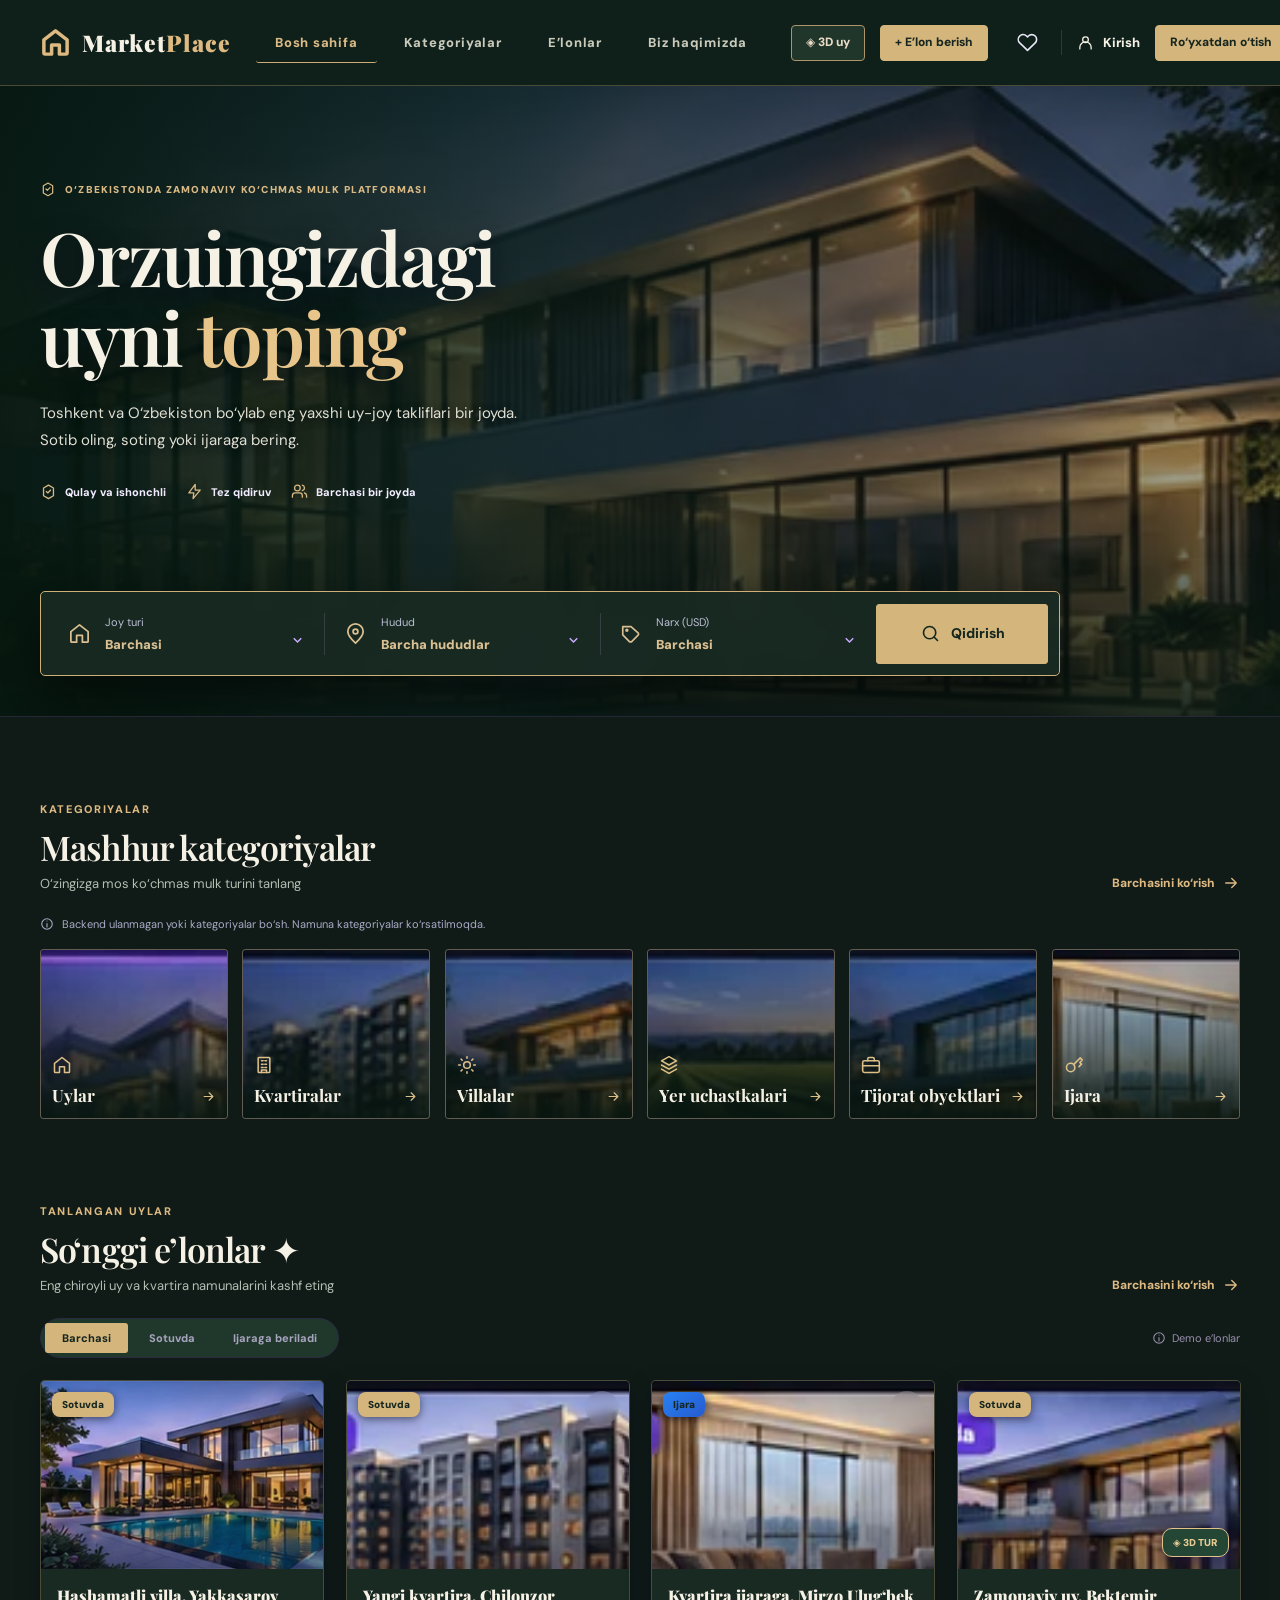
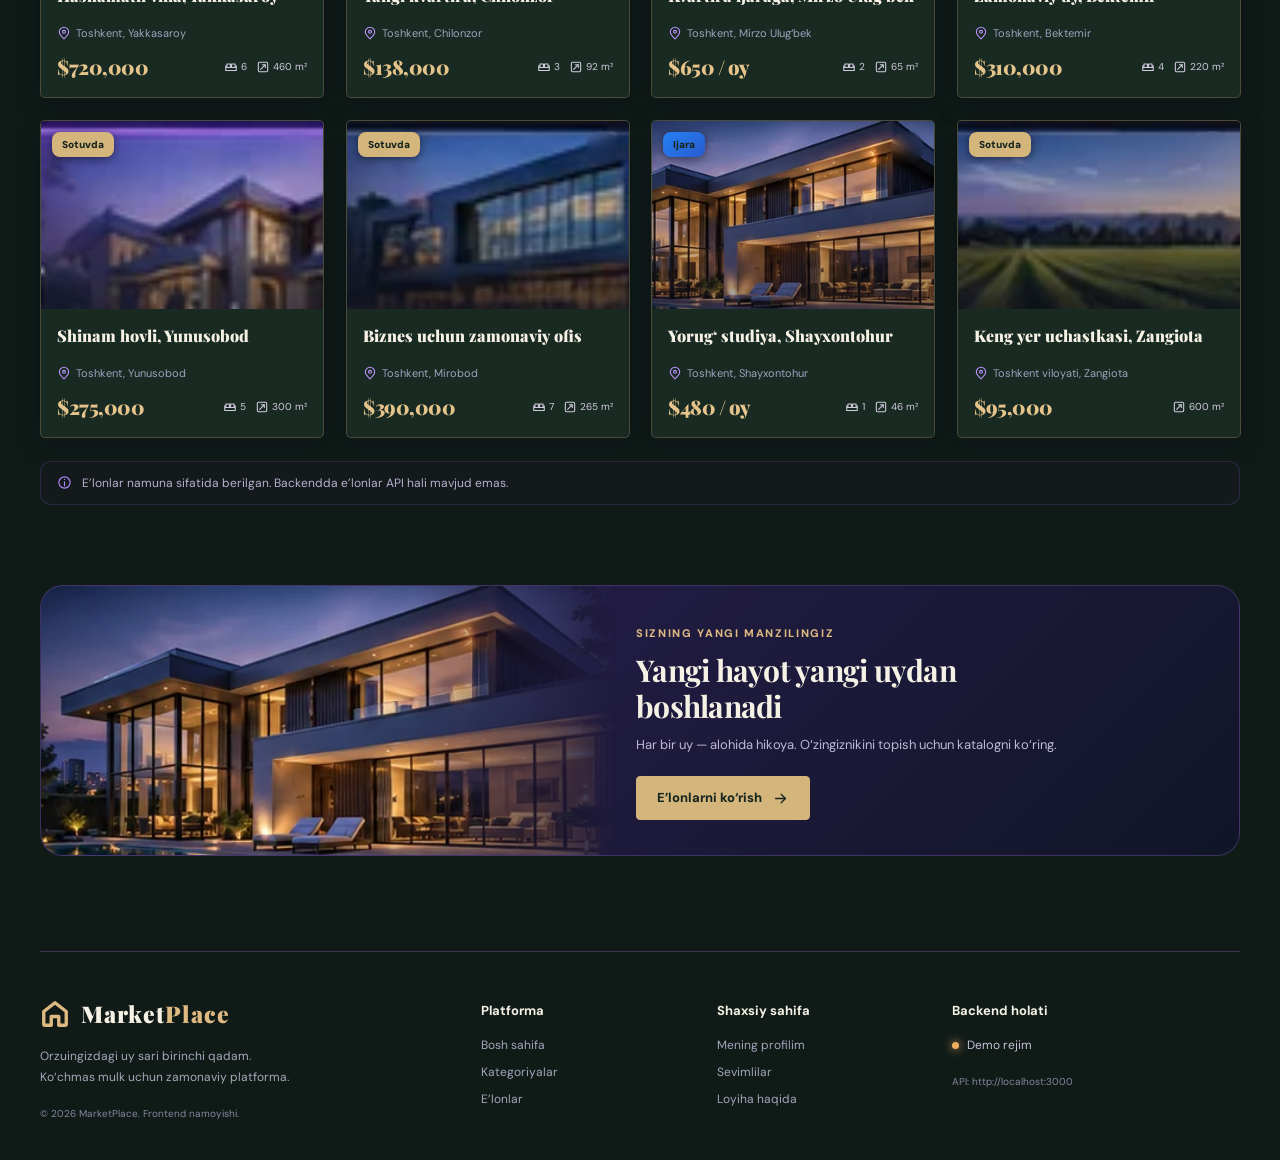
==== commit 0ffb66d6: "Fix inconsistent listing photos; expand to 20 demo homes and optimize loading" ====
--- a/index.html
+++ b/index.html
@@ -8,6 +8,7 @@
     <title>MarketPlace — Orzuingizdagi uyni toping</title>
     <link rel="icon" href="./assets/favicon.svg" type="image/svg+xml" />
     <link rel="preconnect" href="https://fonts.googleapis.com" />
+    <link rel="preconnect" href="https://images.unsplash.com" crossorigin />
     <link rel="preconnect" href="https://fonts.gstatic.com" crossorigin />
     <link href="https://fonts.googleapis.com/css2?family=DM+Sans:wght@400;500;600;700&family=Playfair+Display:wght@500;600;700&display=swap" rel="stylesheet" />
     <link rel="stylesheet" href="./styles.css" />
--- a/styles.css
+++ b/styles.css
@@ -467,7 +467,7 @@
 .header{height:86px;background:#10211cec;border-color:#c4a16e55}.logo{font-family:'Playfair Display',serif;letter-spacing:1px}.logo .i,.accent,.small-label,.eyebrow,.text-link,.brand-mini{color:#deb981;filter:none}
 .nav-link{border-radius:3px;letter-spacing:.06em;color:#c9caba}.nav-link.active,.nav-link:hover{background:transparent;color:#daba87;box-shadow:none;border-bottom:1px solid #ccab76}
 .btn,.btn-primary,.btn-outline{border-radius:4px;box-shadow:none!important}.btn-primary{background:#d4b57c;color:#16261f;border-color:#d4b57c}.btn-primary:hover{background:#f0d199}.btn-outline{background:#20362b;border-color:#ad946b;color:#eadcc6}
-.hero{min-height:630px;background:#0e2018}.hero-photo{inset:0;background-image:url('https://images.unsplash.com/photo-1600607687920-4e2a09cf159d?auto=format&fit=crop&w=2400&q=90'),url('./assets/hero-villa.webp');background-position:center 56%;filter:saturate(.8)}.hero::before{background:linear-gradient(90deg,#06180ff2,#0a201aca 35%,#0b1c1880 66%,#0b1c1655),linear-gradient(0deg,#081710d8,transparent 40%)}.hero-violet-glow{display:none}.hero-content{min-height:630px;padding-top:95px}.hero h1{font-weight:600;letter-spacing:-2px;font-size:clamp(56px,5.8vw,84px)}.hero h1 span{background:none;-webkit-text-fill-color:#e7c58b;color:#e7c58b}.hero-copy>p{color:#e0e0d2}.hero-label,.hero-trust .i{color:#d8b984}.hero-search{background:#192a23e8;border:1px solid #cfaf79;border-radius:5px;box-shadow:0 25px 60px #0009}.hero-input>.i,.hero-input select{color:#d9bf91}.search-submit{background:#d4b57c;color:#14271e;border-radius:3px}
+.hero{min-height:630px;background:#0e2018}.hero-photo{inset:0;background-image:url('https://images.unsplash.com/photo-1600607687920-4e2a09cf159d?auto=format&fit=crop&w=1600&q=76'),url('./assets/hero-villa.webp');background-position:center 56%;filter:saturate(.8)}.hero::before{background:linear-gradient(90deg,#06180ff2,#0a201aca 35%,#0b1c1880 66%,#0b1c1655),linear-gradient(0deg,#081710d8,transparent 40%)}.hero-violet-glow{display:none}.hero-content{min-height:630px;padding-top:95px}.hero h1{font-weight:600;letter-spacing:-2px;font-size:clamp(56px,5.8vw,84px)}.hero h1 span{background:none;-webkit-text-fill-color:#e7c58b;color:#e7c58b}.hero-copy>p{color:#e0e0d2}.hero-label,.hero-trust .i{color:#d8b984}.hero-search{background:#192a23e8;border:1px solid #cfaf79;border-radius:5px;box-shadow:0 25px 60px #0009}.hero-input>.i,.hero-input select{color:#d9bf91}.search-submit{background:#d4b57c;color:#14271e;border-radius:3px}
 .section{padding-top:80px}.section-head h2{font-size:34px;font-weight:600}.category-card{border-radius:4px;border-color:#bea57970;min-height:170px}.category-card:hover{border-color:#d5b67d;box-shadow:0 15px 30px #0008}.cat-shade{background:linear-gradient(0deg,#071610ee,transparent)}.cat-text strong{font-family:'Playfair Display',serif;font-size:17px}.cat-icon,.category-card .cat-text>span:last-child{color:#ddbf88}
 .properties-grid{gap:22px}.property-card{background:#192a23;border:1px solid #a58d6359;border-radius:5px}.property-card:hover{border-color:#d6b87e}.property-title{font-family:'Playfair Display',serif;font-size:16px}.price,.big-price{color:#e4c48a}.favorite-button{background:#1b3329;color:#e0c086}.type-badge,.tabs .active{background:#d4b57c;color:#16261f}.tabs{background:#20372c}.tab{border-radius:3px}
 .page-banner{background:linear-gradient(120deg,#1a3025,#243e30);border:1px solid #b69a685a;border-radius:5px}.page-banner h1{font-size:clamp(30px,4vw,52px)}
@@ -476,3 +476,10 @@
 .editor-columns{display:grid;grid-template-columns:1.55fr .85fr;gap:25px;align-items:start}.editor-form,.editor-aside{padding:30px}.editor-form h2{font-size:27px}.editor-grid{display:grid;grid-template-columns:1fr 1fr;gap:15px}.editor-aside h2{font-size:33px}.editor-aside p{color:#aeb7ad;line-height:1.8}.market-contact{margin:22px 0;padding:28px}.market-contact .form-stack{max-width:660px}.editor-actions{display:flex;gap:12px;margin:18px 0}.inbox-item{padding:24px;margin:12px 0}.inbox-item p{line-height:1.7}.my-property-image{width:100%;height:205px;object-fit:cover}.publish-link{margin-right:6px}
 .property-tour-pill{background:#234635;border-color:#e2c18b;color:#e7cb93}.tour-photo-overlay .btn{background:#d4b57c;color:#16261f}.tour-hint{background:#23382d;border-color:#b9a16d}.tour-hint .i,.tour-hint a{color:#e0be7d}
 @media(max-width:900px){.editor-columns{grid-template-columns:1fr}.publish-link{display:none}}@media(max-width:650px){.hero h1{font-size:49px}.hero-content{padding-top:60px}.section-head h2{font-size:26px}.editor-grid{grid-template-columns:1fr}.editor-form,.editor-aside{padding:20px}.category-card{min-height:150px}}
+
+/* Gallery remains truthful: only multiple photos of the SAME listing are shown. */
+.gallery-thumbs:empty{display:none}
+.load-more-wrap{text-align:center;padding:32px 0 10px}.load-more{min-width:210px}.load-more-wrap p{color:#a3b4a6;font-size:12px;margin-top:14px}
+.property-card,.category-card{content-visibility:auto;contain-intrinsic-size:auto 290px}
+.property-card .property-image img{background:#22372d}
+@media(prefers-reduced-motion:reduce){.property-card:hover,.category-card:hover{transform:none}.property-card:hover img{transform:none}}
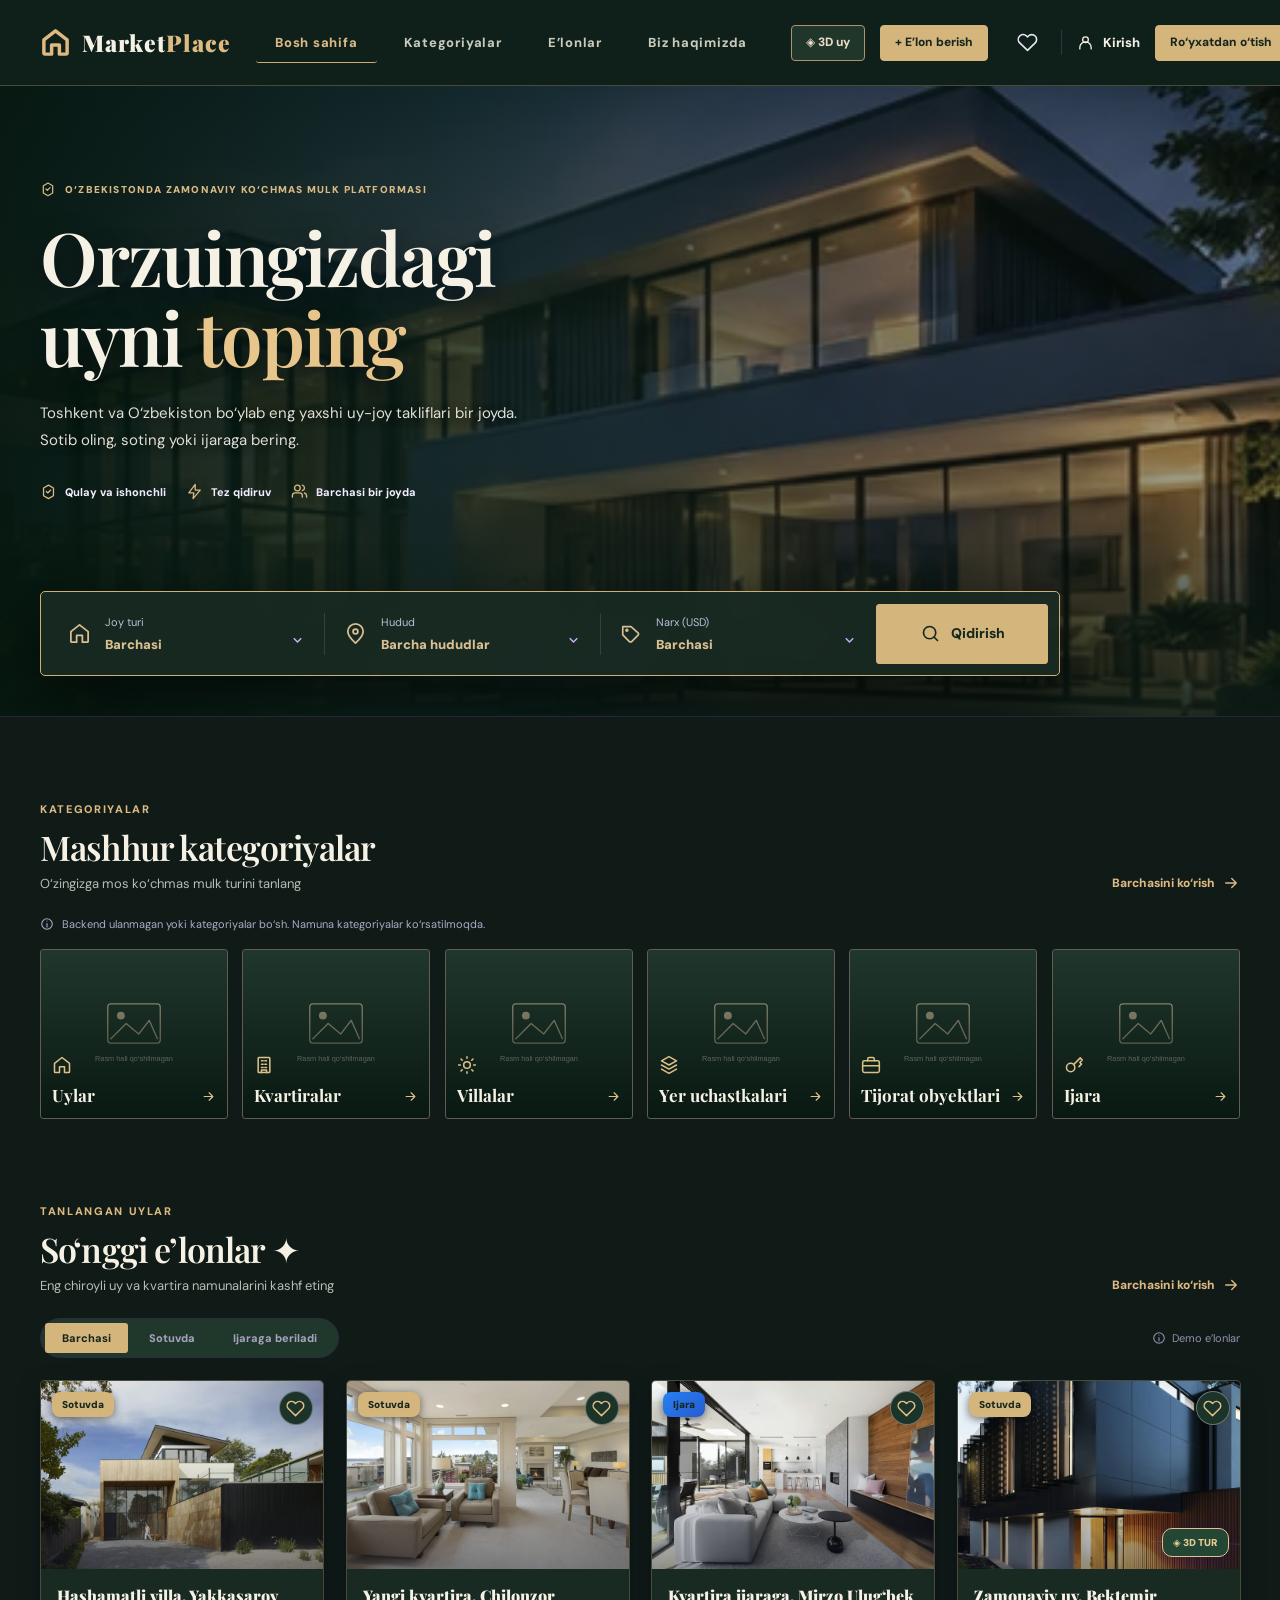
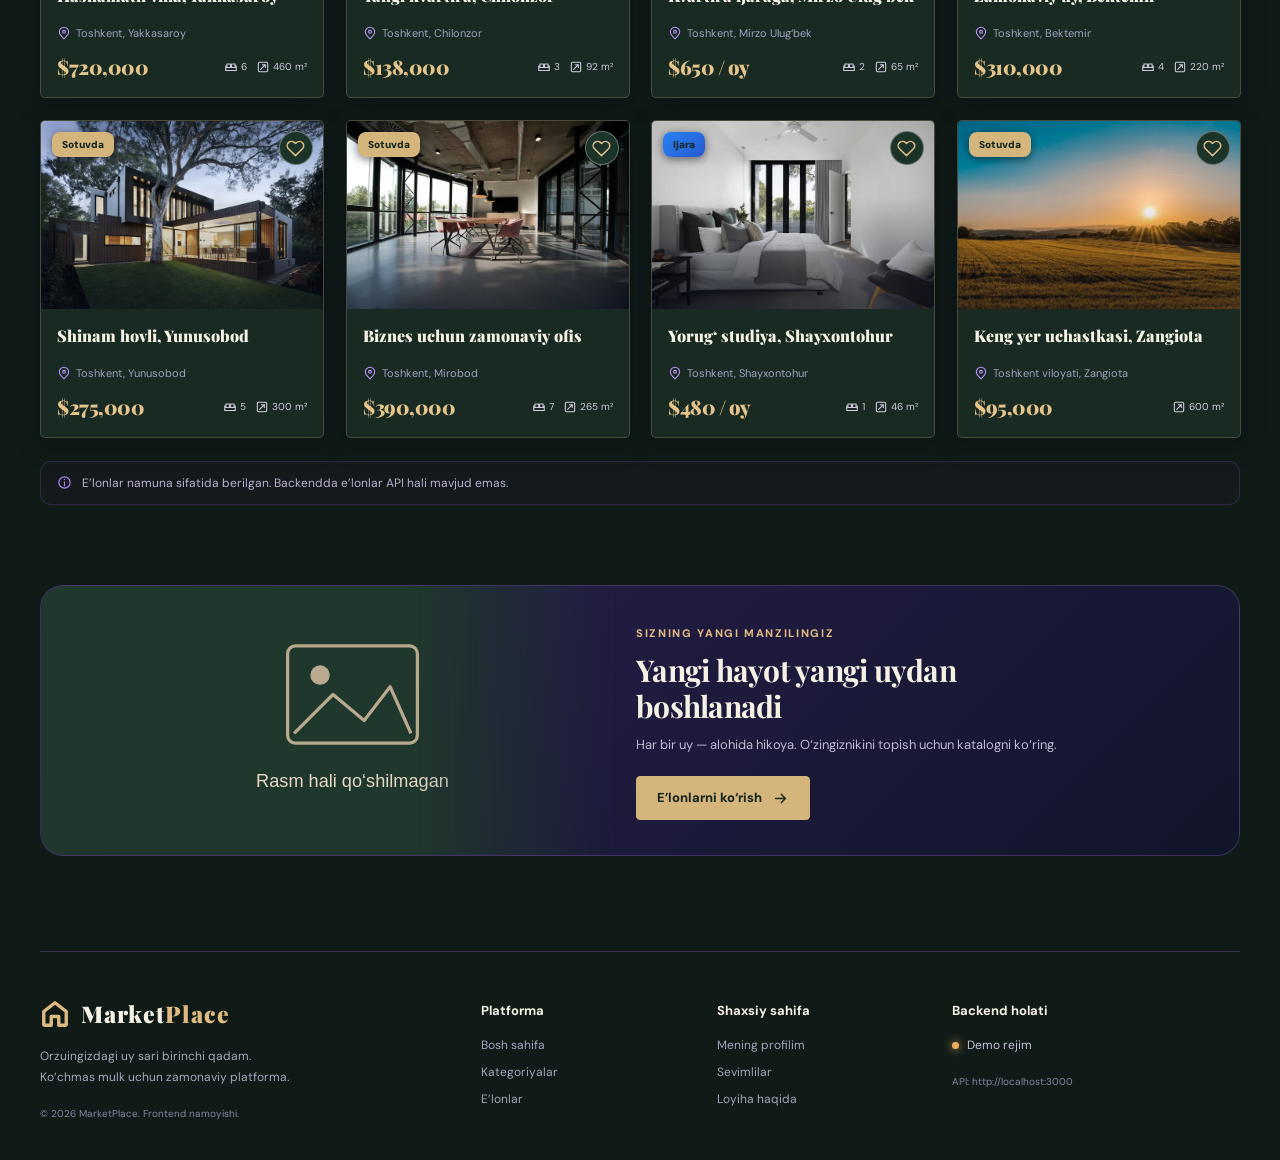
==== commit c0b3a56e: "Fix listing photo ownership and open 3D tours inside the marketplace" ====
--- a/index.html
+++ b/index.html
@@ -11,12 +11,13 @@
     <link rel="preconnect" href="https://images.unsplash.com" crossorigin />
     <link rel="preconnect" href="https://fonts.gstatic.com" crossorigin />
     <link href="https://fonts.googleapis.com/css2?family=DM+Sans:wght@400;500;600;700&family=Playfair+Display:wght@500;600;700&display=swap" rel="stylesheet" />
-    <link rel="stylesheet" href="./styles.css" />
+    <link rel="stylesheet" href="./styles.css?v=20261108-media" />
     <script src="./config.js"></script>
-    <script type="module" src="./app.js"></script>
+    <script type="module" src="./app.js?v=20261108-media"></script>
   </head>
   <body>
     <div id="app"><div class="initial-loader"><span class="brand-mini">⌂</span> MarketPlace yuklanmoqda…</div></div>
     <div id="toast" role="status" aria-live="polite"></div>
   </body>
 </html>
+
--- a/styles.css
+++ b/styles.css
@@ -483,3 +483,21 @@
 .property-card,.category-card{content-visibility:auto;contain-intrinsic-size:auto 290px}
 .property-card .property-image img{background:#22372d}
 @media(prefers-reduced-motion:reduce){.property-card:hover,.category-card:hover{transform:none}.property-card:hover img{transform:none}}
+
+/* Tours stay in the catalogue and load only after an explicit click. */
+body.tour-open{overflow:hidden}
+.tour-hint{margin-top:12px}
+.tour-hint button{margin-left:auto;border:0;background:transparent;font:inherit;font-size:12px;font-weight:700;cursor:pointer;white-space:nowrap}
+.property-tour-dialog{width:min(1440px,calc(100vw - 32px));max-width:none;height:calc(100dvh - 32px);max-height:none;margin:auto;padding:0;border:1px solid #bba171;border-radius:12px;background:#0c1512;color:#f6f1e5;box-shadow:0 24px 100px #000a;overflow:hidden}
+.property-tour-dialog::backdrop{background:#04100ded;backdrop-filter:blur(8px)}
+.tour-window{height:100%;display:flex;flex-direction:column;min-height:0}
+.tour-dialog-header{display:flex;align-items:center;justify-content:space-between;gap:14px;flex:none;padding:14px 22px;background:#192d23;border-bottom:1px solid #a8916559}
+.tour-dialog-header h2{margin:3px 0;font-size:22px;font-weight:600}
+.tour-dialog-header p{margin:4px 0 0;color:#b3bdb2;font-size:12px}
+.tour-dialog-header .small-label{font-size:10px;letter-spacing:.14em}
+.tour-close{flex:none;min-height:44px;gap:8px}
+.tour-dialog-stage{flex:1;min-height:0;background:#0c1020}
+.tour-dialog-stage iframe{display:block;width:100%;height:100%;border:0}
+.tour-link{white-space:nowrap}
+@media(max-width:700px){.property-tour-dialog{width:100vw;height:100dvh;max-height:100dvh;border:0;border-radius:0}.tour-dialog-header{padding:12px;gap:9px}.tour-dialog-header h2{font-size:17px}.tour-dialog-header p{display:none}.tour-close{padding:8px 11px}.tour-close span{display:none}.tour-hint{align-items:flex-start}.tour-hint button{margin-left:auto}}
+
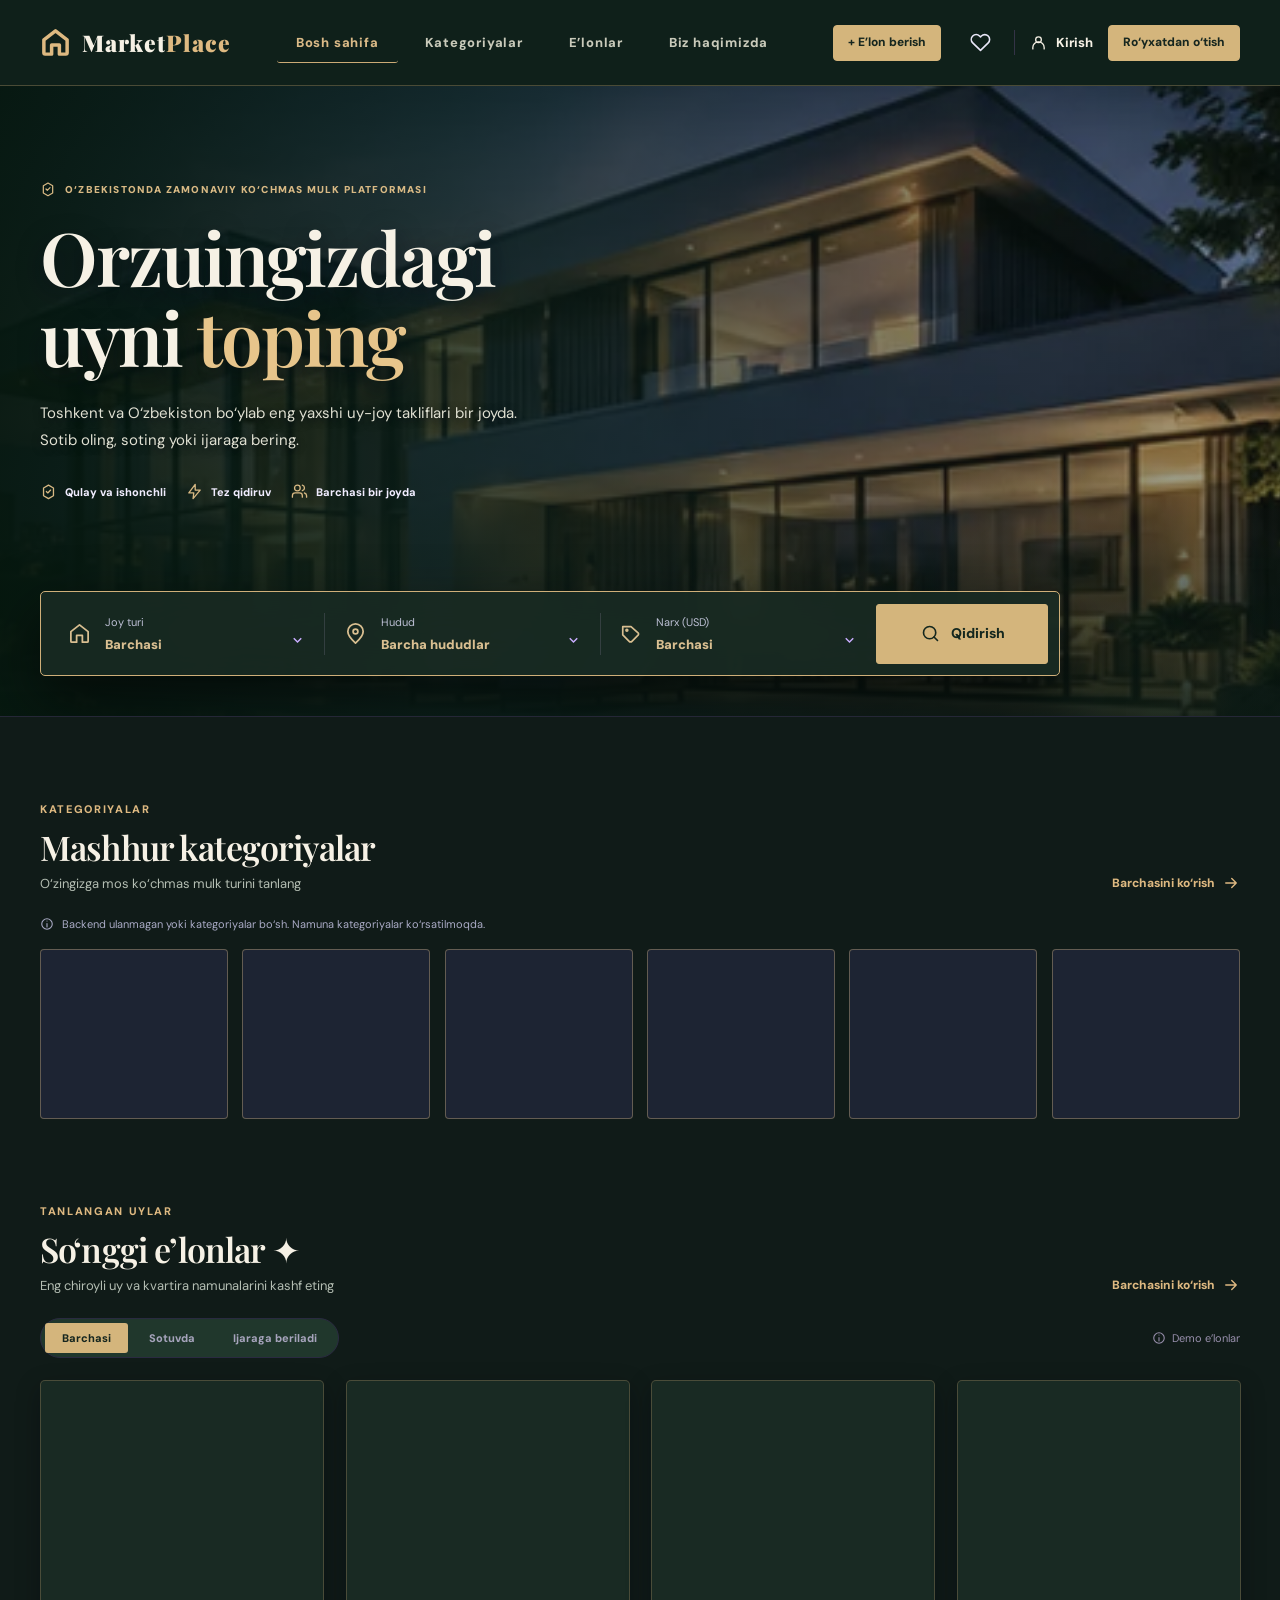
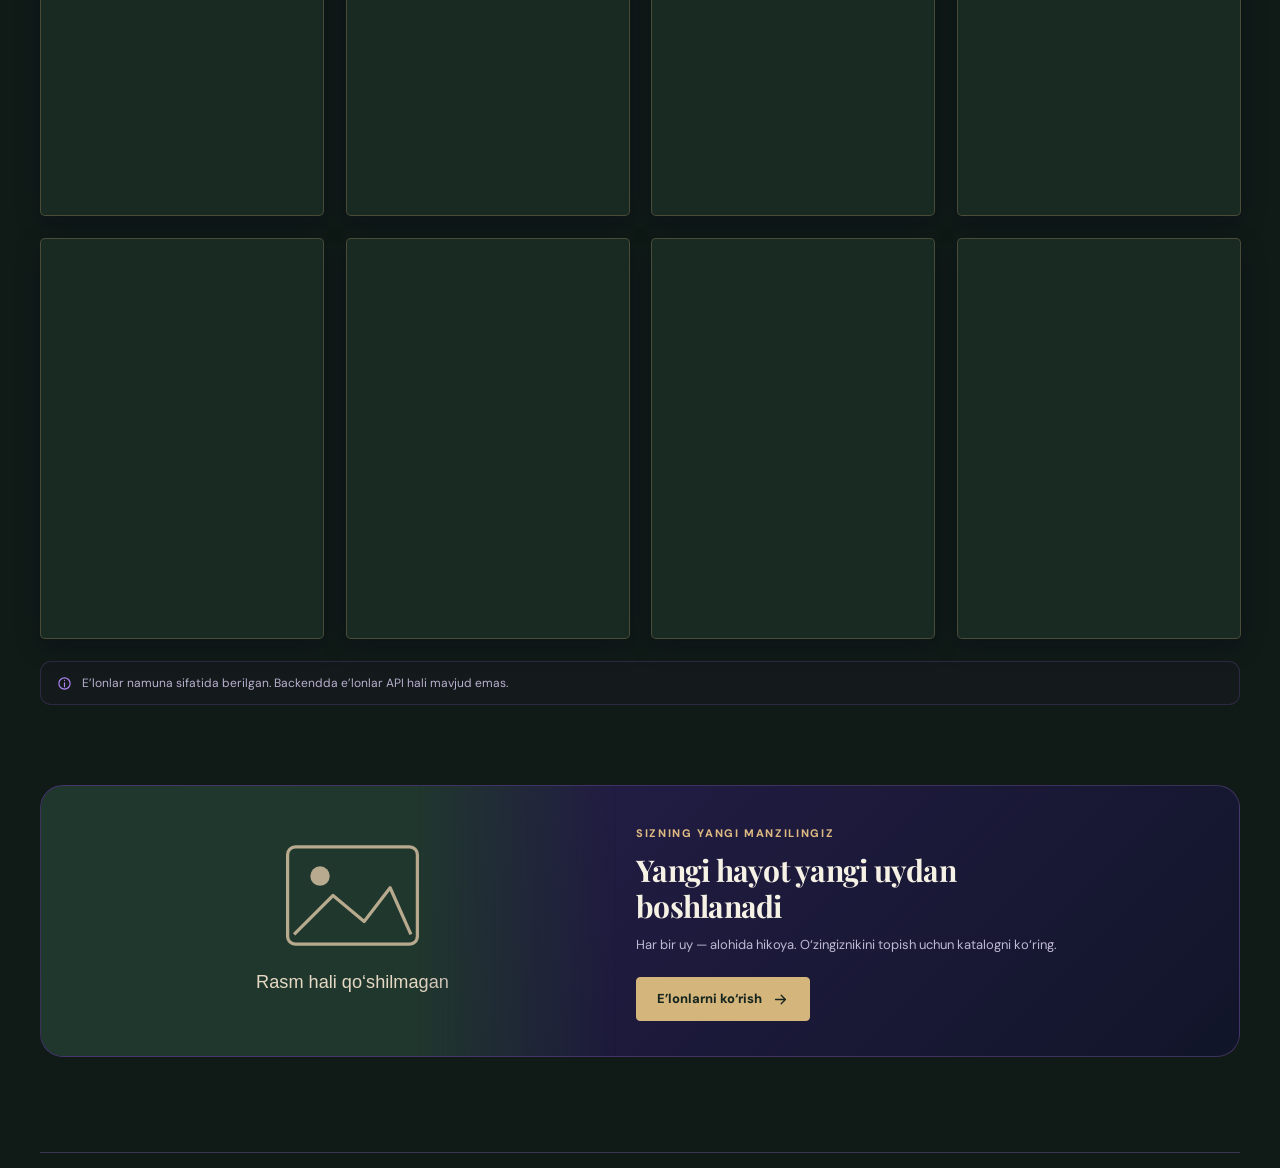
==== commit 7516b7ce: "Add matching villa listing with model-rendered gallery and restrict 3D tours to it" ====
--- a/index.html
+++ b/index.html
@@ -11,9 +11,9 @@
     <link rel="preconnect" href="https://images.unsplash.com" crossorigin />
     <link rel="preconnect" href="https://fonts.gstatic.com" crossorigin />
     <link href="https://fonts.googleapis.com/css2?family=DM+Sans:wght@400;500;600;700&family=Playfair+Display:wght@500;600;700&display=swap" rel="stylesheet" />
-    <link rel="stylesheet" href="./styles.css?v=20261108-media" />
+    <link rel="stylesheet" href="./styles.css?v=20261108-gallery" />
     <script src="./config.js"></script>
-    <script type="module" src="./app.js?v=20261108-media"></script>
+    <script type="module" src="./app.js?v=20261108-gallery"></script>
   </head>
   <body>
     <div id="app"><div class="initial-loader"><span class="brand-mini">⌂</span> MarketPlace yuklanmoqda…</div></div>
--- a/styles.css
+++ b/styles.css
@@ -499,5 +499,18 @@
 .tour-dialog-stage{flex:1;min-height:0;background:#0c1020}
 .tour-dialog-stage iframe{display:block;width:100%;height:100%;border:0}
 .tour-link{white-space:nowrap}
+.gallery-image-frame{position:absolute;inset:0;overflow:hidden}
+.gallery-image-frame .detail-main-image,.gallery-thumb-visual img{transform:scale(var(--photo-zoom,1));transform-origin:var(--photo-origin,50% 50%)}
+.gallery-section-heading{display:flex;align-items:center;justify-content:space-between;gap:12px;margin:19px 0 9px}
+.gallery-section-heading h2{font-size:19px;font-weight:600;margin:0;color:#f0dfc4}
+.gallery-section-heading>span{color:#a9b7ac;font-size:11px;text-align:right}
+.gallery-thumbs{display:flex;gap:10px;margin-top:0;overflow-x:auto;padding:3px 2px 12px;scroll-snap-type:x proximity;scrollbar-color:#b89d6b #16291e;scrollbar-width:thin}
+.gallery-thumb{display:flex;flex-direction:column;flex:0 0 142px;min-width:0;height:118px;border-radius:6px;background:#172b21;border:1px solid #a68c605c;scroll-snap-align:start;text-align:left;cursor:pointer}
+.gallery-thumb.active{border:2px solid #e7c386;box-shadow:0 0 0 1px #b1956045}
+.gallery-thumb-visual{display:block;width:100%;height:83px;overflow:hidden;flex:none}
+.gallery-thumb-caption{display:block;padding:8px 8px 7px;color:#d6d7c6;font-size:10px;white-space:nowrap;overflow:hidden;text-overflow:ellipsis}
+.gallery-thumb.active .gallery-thumb-caption{color:#edcf9b}
+.gallery-thumb:focus-visible{outline:2px solid #edcf9b;outline-offset:3px}
+@media(max-width:650px){.gallery-section-heading{margin-top:14px}.gallery-section-heading h2{font-size:17px}.gallery-section-heading>span{font-size:9px;max-width:175px}.gallery-thumbs{gap:8px}.gallery-thumb{flex-basis:112px;height:100px}.gallery-thumb-visual{height:67px}.gallery-thumb-caption{font-size:9px;padding:8px 6px}.tour-live-dot{letter-spacing:0;font-size:9px}}
 @media(max-width:700px){.property-tour-dialog{width:100vw;height:100dvh;max-height:100dvh;border:0;border-radius:0}.tour-dialog-header{padding:12px;gap:9px}.tour-dialog-header h2{font-size:17px}.tour-dialog-header p{display:none}.tour-close{padding:8px 11px}.tour-close span{display:none}.tour-hint{align-items:flex-start}.tour-hint button{margin-left:auto}}
 
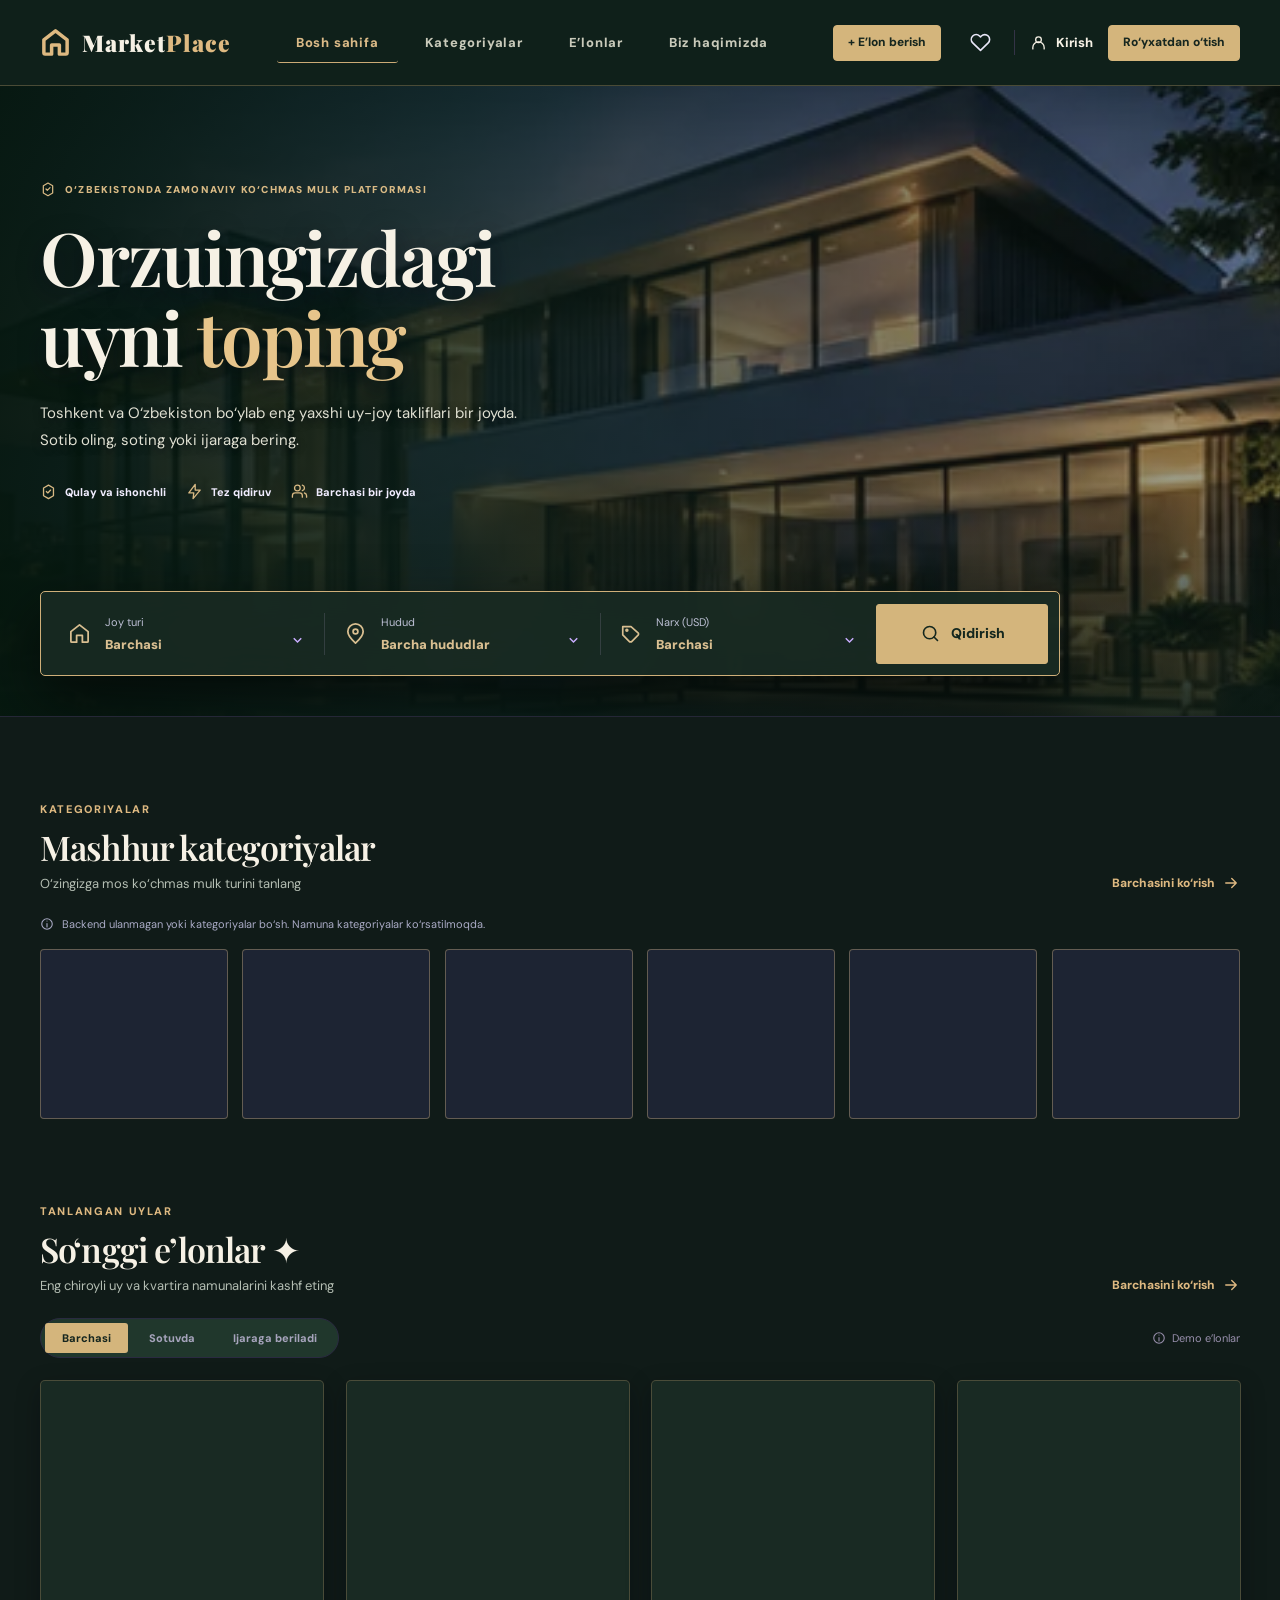
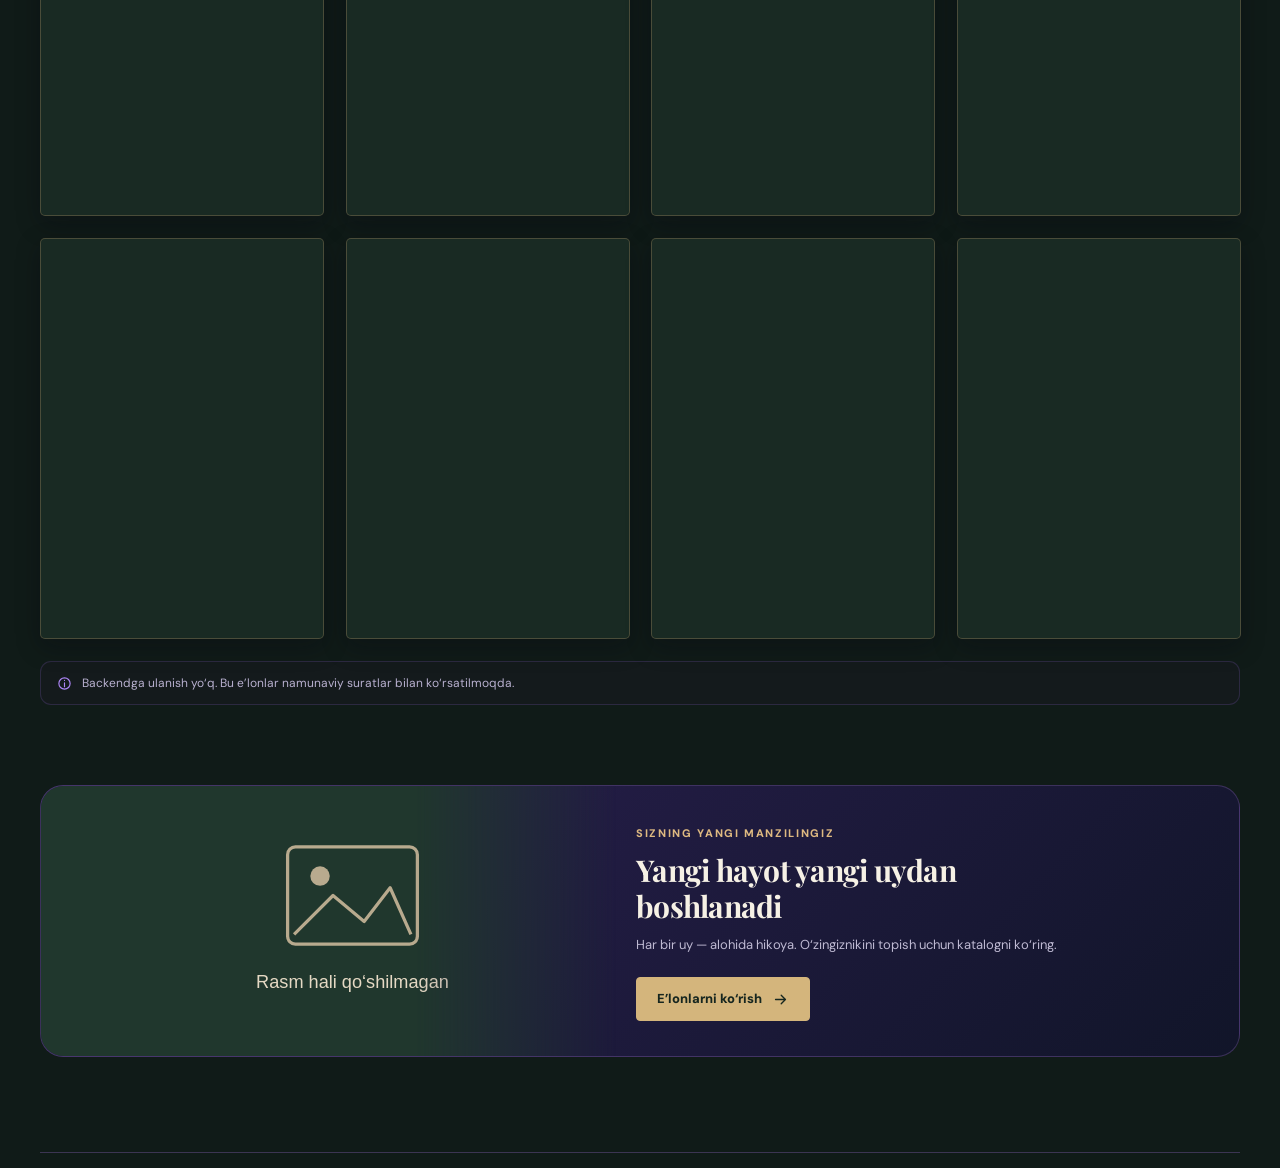
==== commit b2b387b3: "Publish Uyma-uy API frontend and bust page asset caches" ====
--- a/index.html
+++ b/index.html
@@ -11,9 +11,9 @@
     <link rel="preconnect" href="https://images.unsplash.com" crossorigin />
     <link rel="preconnect" href="https://fonts.gstatic.com" crossorigin />
     <link href="https://fonts.googleapis.com/css2?family=DM+Sans:wght@400;500;600;700&family=Playfair+Display:wght@500;600;700&display=swap" rel="stylesheet" />
-    <link rel="stylesheet" href="./styles.css?v=20261108-gallery" />
+    <link rel="stylesheet" href="./styles.css?v=20261108-uyma-uy-v3" />
     <script src="./config.js"></script>
-    <script type="module" src="./app.js?v=20261108-gallery"></script>
+    <script type="module" src="./app.js?v=20261108-uyma-uy-v3"></script>
   </head>
   <body>
     <div id="app"><div class="initial-loader"><span class="brand-mini">⌂</span> MarketPlace yuklanmoqda…</div></div>
--- a/styles.css
+++ b/styles.css
@@ -514,3 +514,34 @@
 @media(max-width:650px){.gallery-section-heading{margin-top:14px}.gallery-section-heading h2{font-size:17px}.gallery-section-heading>span{font-size:9px;max-width:175px}.gallery-thumbs{gap:8px}.gallery-thumb{flex-basis:112px;height:100px}.gallery-thumb-visual{height:67px}.gallery-thumb-caption{font-size:9px;padding:8px 6px}.tour-live-dot{letter-spacing:0;font-size:9px}}
 @media(max-width:700px){.property-tour-dialog{width:100vw;height:100dvh;max-height:100dvh;border:0;border-radius:0}.tour-dialog-header{padding:12px;gap:9px}.tour-dialog-header h2{font-size:17px}.tour-dialog-header p{display:none}.tour-close{padding:8px 11px}.tour-close span{display:none}.tour-hint{align-items:flex-start}.tour-hint button{margin-left:auto}}
 
+
+
+/* Uyma-uy API: seller editor, moderation and server pagination */
+.market-status{display:inline-flex;align-items:center;width:max-content;padding:6px 11px;border-radius:999px;font-size:12px;font-weight:800;letter-spacing:.06em;background:#28273a;color:#dad9ee}
+.market-status.PENDING{background:rgba(245,158,11,.16);color:#fcd58c}
+.market-status.APPROVED{background:rgba(16,185,129,.14);color:#7febc2}
+.market-status.REJECTED{background:rgba(244,63,94,.14);color:#ffb0bc}
+.market-image-grid{display:grid;grid-template-columns:repeat(auto-fit,minmax(145px,1fr));gap:14px;padding:5px 0 20px}
+.market-image{display:flex;flex-direction:column;gap:8px;min-width:0}
+.market-image img{width:100%;height:125px;object-fit:cover;border-radius:13px}
+.market-image button{font-size:12px;padding:8px}
+.market-review{margin:32px 0;padding:24px;border:1px solid rgba(167,139,250,.18);border-radius:22px}
+.market-review .section-head{display:flex;align-items:center;justify-content:space-between;gap:12px;margin-bottom:25px}
+.market-review-item{display:grid;grid-template-columns:136px minmax(0,1fr) auto;align-items:center;gap:18px;padding:18px 0;border-top:1px solid rgba(170,156,203,.16)}
+.market-review-photo{width:136px;height:100px;border-radius:13px;object-fit:cover}
+.market-review-item p{font-size:13px;margin:7px 0;color:#a9acc9}
+.market-review-actions{display:flex;flex-wrap:wrap;gap:9px}
+.market-review>h2{margin:34px 0 14px}
+.market-review .admin-table{min-width:560px}
+.market-pages{display:flex;align-items:center;justify-content:center;gap:18px;margin:26px auto 9px;color:#d9d5ec;font-weight:700}
+.market-pages span{white-space:nowrap}
+.premium-editor .info-strip{margin:16px 0 22px}
+.premium-editor .editor-form input,.premium-editor .editor-form select,.premium-editor .editor-form textarea{max-width:100%}
+@media(max-width:760px){
+ .market-review{padding:14px}
+ .market-review-item{grid-template-columns:90px 1fr;gap:12px}
+ .market-review-photo{width:90px;height:88px}
+ .market-review-actions{grid-column:1/-1;justify-content:flex-start}
+ .market-review .section-head{align-items:start;flex-direction:column}
+ .market-pages{flex-wrap:wrap;gap:10px}
+}
